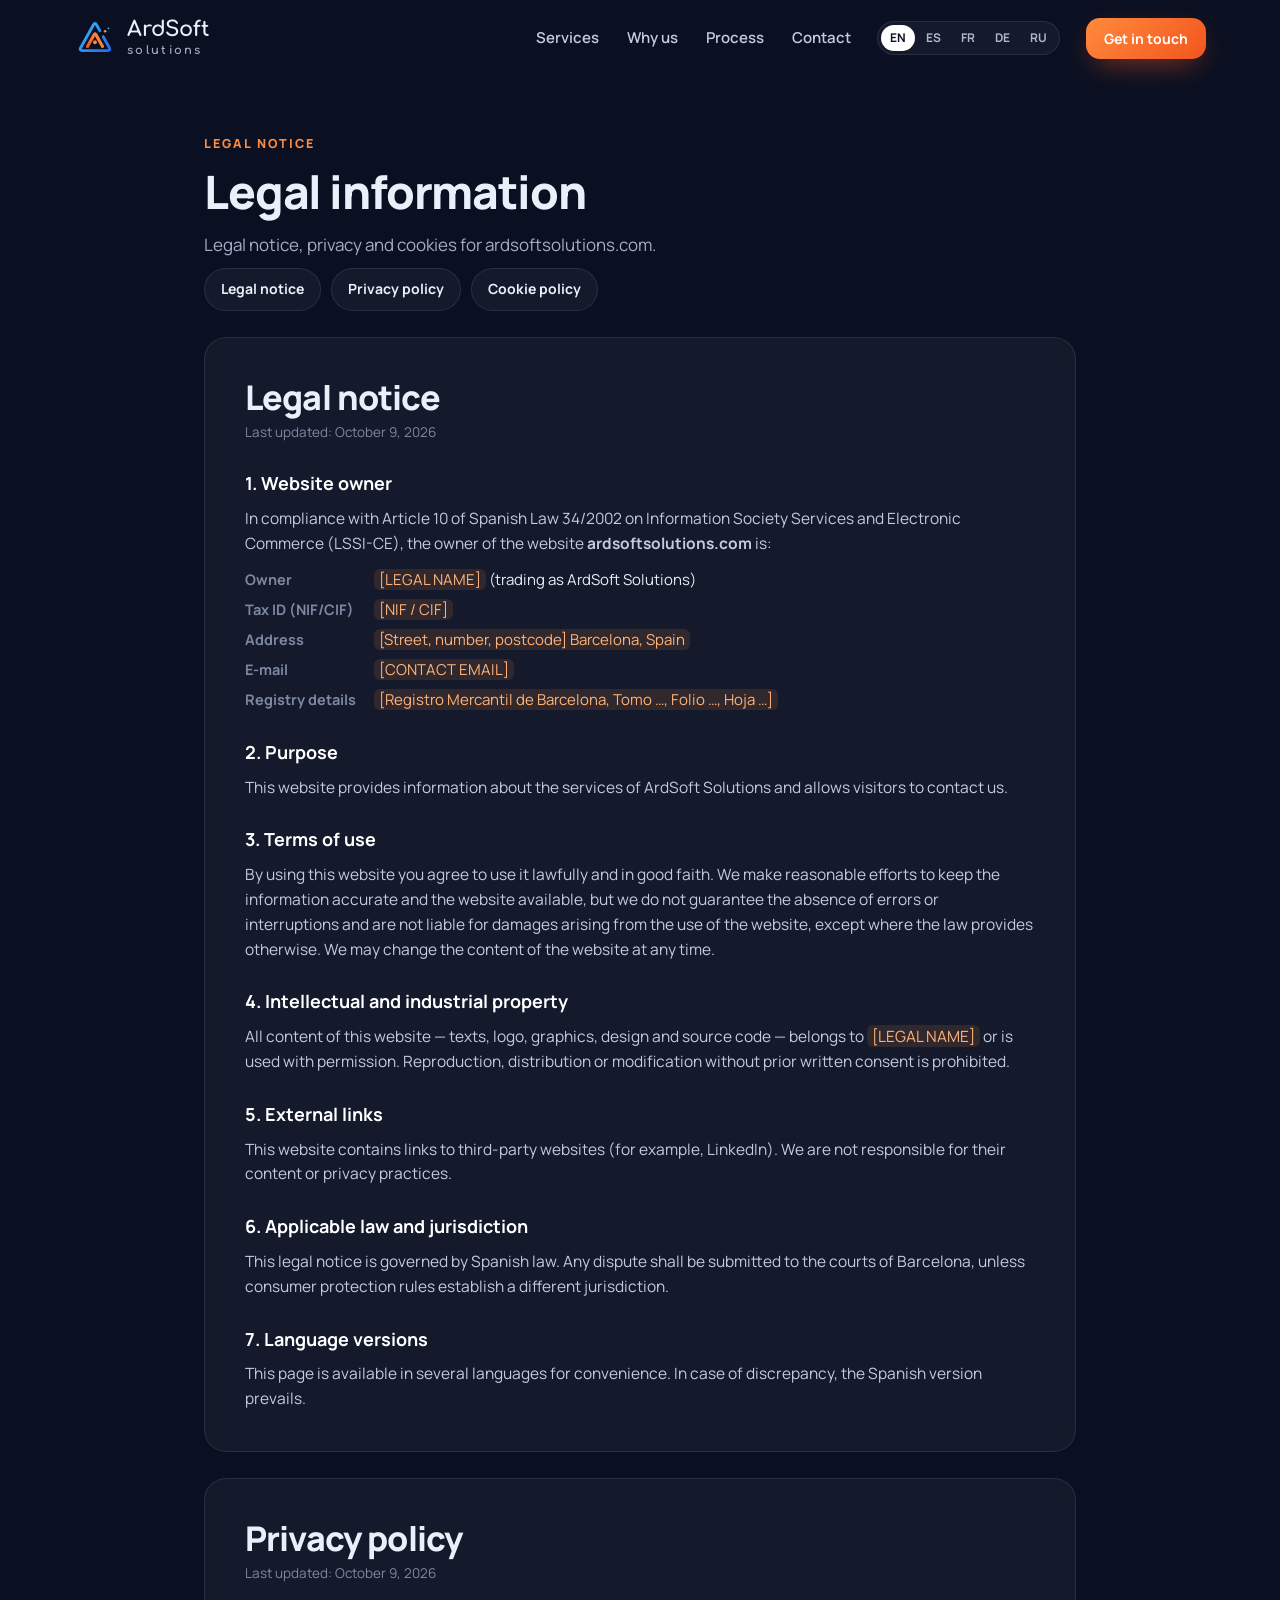
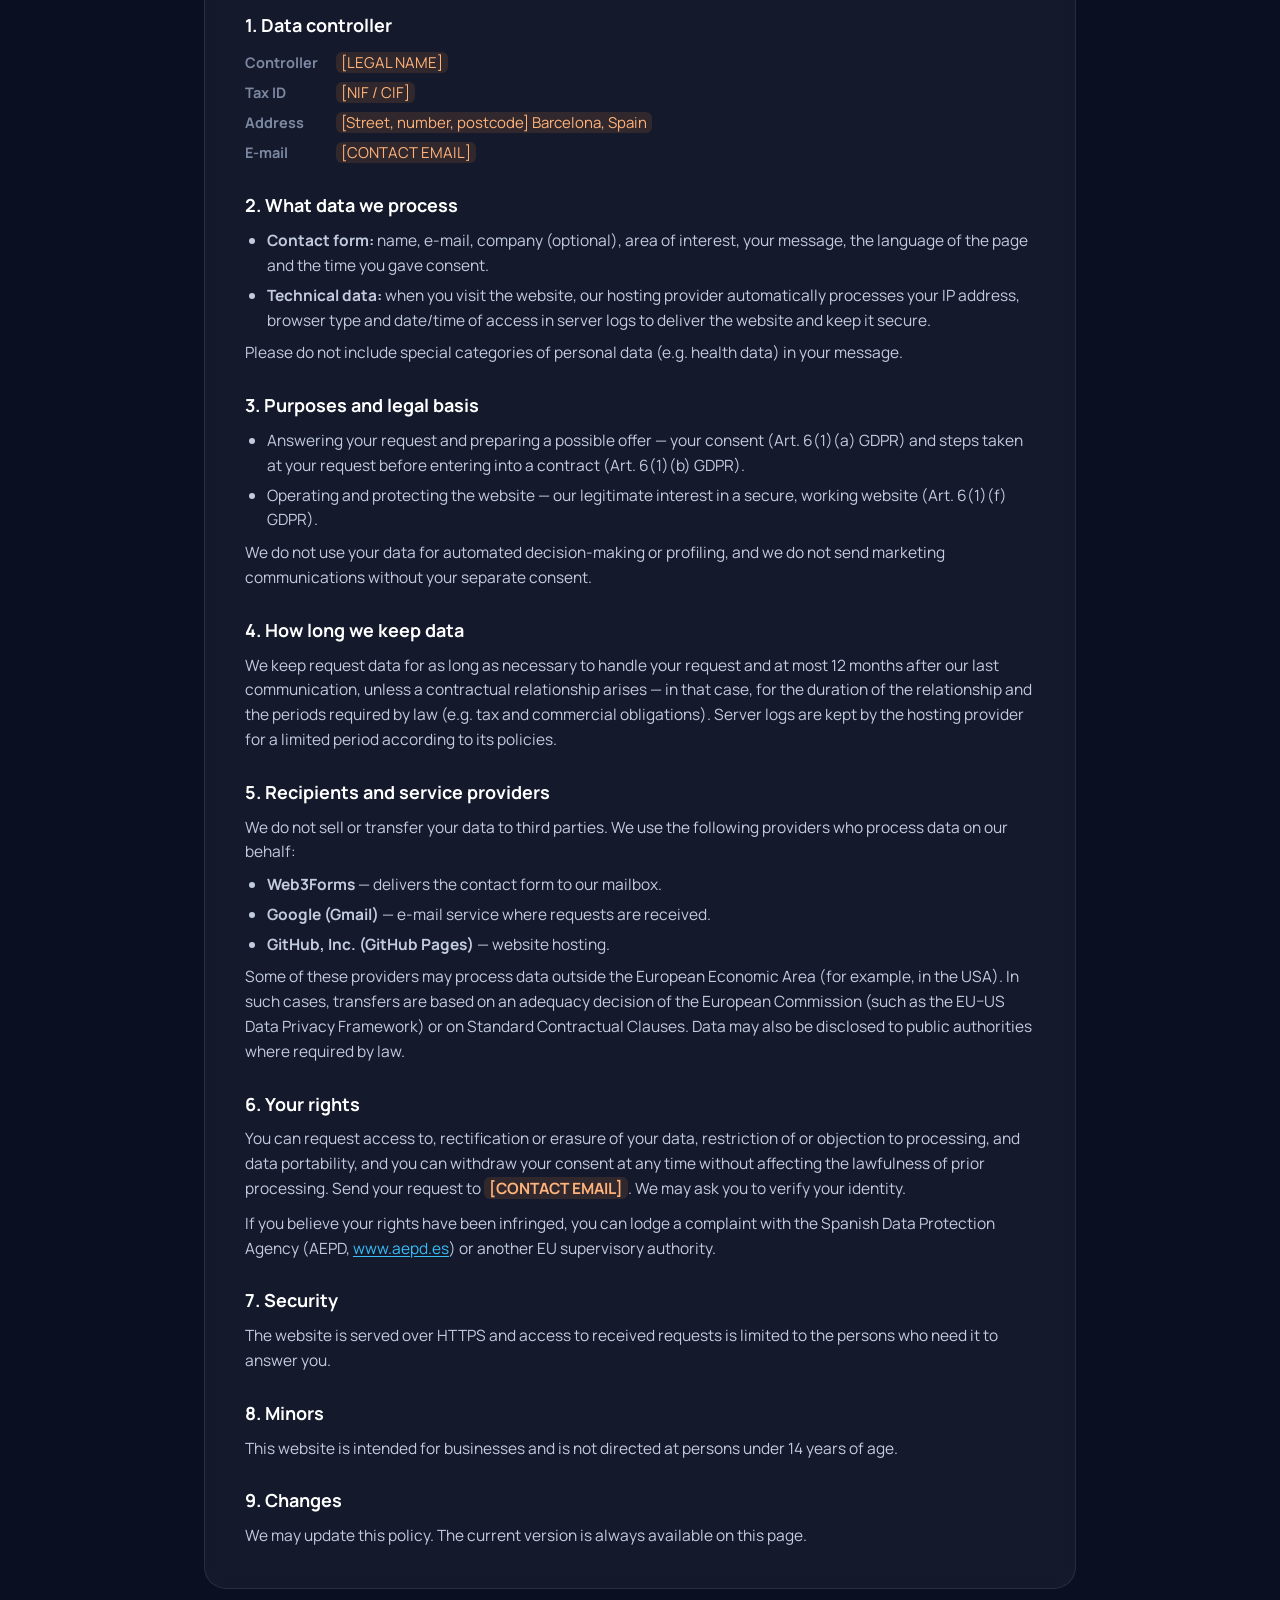
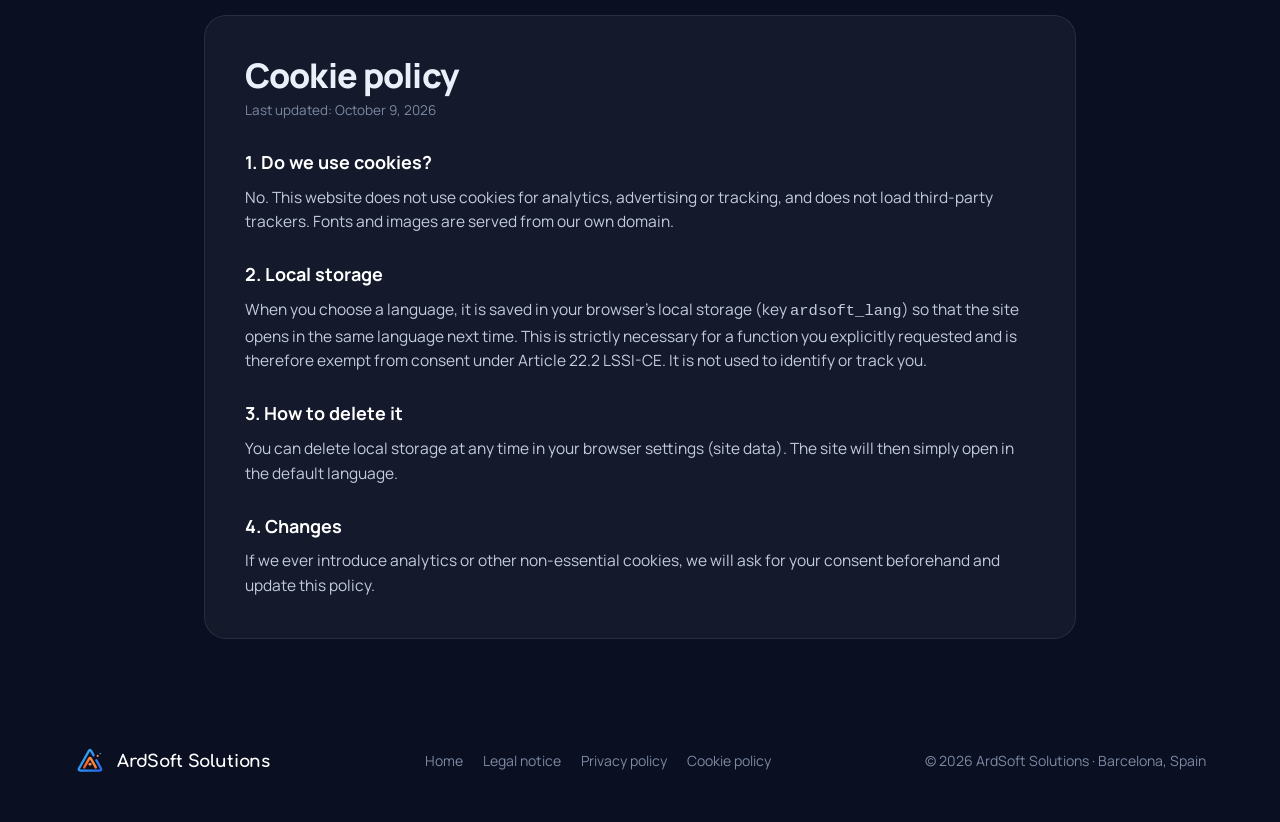
==== legal.html @ 1b7ef81b "Add files via upload" ====
<!doctype html>
<html lang="en">
<head>
<meta charset="utf-8">
<meta name="viewport" content="width=device-width, initial-scale=1">
<title>Legal notice, Privacy & Cookies — ArdSoft Solutions</title>
<meta name="description" content="ArdSoft Solutions (Barcelona): web & SaaS development, AI agents, ERP & CRM consulting and data analytics for companies across Europe.">
<link rel="canonical" href="https://ardsoftsolutions.com/legal.html">
<meta name="theme-color" content="#0A1022">
<meta property="og:type" content="website">
<meta property="og:url" content="https://ardsoftsolutions.com/">
<meta property="og:title" content="ArdSoft Solutions">
<meta property="og:description" content="Software, AI and data solutions that speak your business language. Based in Barcelona, working across Europe.">
<meta property="og:image" content="https://ardsoftsolutions.com/logo-512.png">
<link rel="icon" type="image/svg+xml" href="logo.svg">
<link rel="apple-touch-icon" href="logo-512.png">
<link rel="preload" href="fonts/manrope-latin-wght-normal.woff2" as="font" type="font/woff2" crossorigin>
<link rel="stylesheet" href="style.css">
</head>
<body>
<div class="aurora" aria-hidden="true"><i></i><i></i><i></i><i></i><div class="grid"></div></div>

<svg width="0" height="0" style="position:absolute" aria-hidden="true">
  <defs>
    <linearGradient id="lgB" x1="10" y1="10" x2="90" y2="85" gradientUnits="userSpaceOnUse"><stop offset="0" stop-color="#38BDF8"/><stop offset="1" stop-color="#2563EB"/></linearGradient>
    <linearGradient id="lgO" x1="30" y1="70" x2="75" y2="35" gradientUnits="userSpaceOnUse"><stop offset="0" stop-color="#F2551D"/><stop offset="1" stop-color="#FFA552"/></linearGradient>
    <symbol id="mark" viewBox="0 0 100 100">
      <path d="M69.8 47.4 L84.1 73 Q88 80 80 80 L20 80 Q12 80 15.9 73 L46.1 19 Q50 12 53.9 19 L61.4 32.4" fill="none" stroke="url(#lgB)" stroke-width="7" stroke-linecap="round"/>
      <path d="M32 70 L47.4 42.7 Q50 38 52.6 42.7 L68 70" fill="none" stroke="url(#lgO)" stroke-width="7.5" stroke-linecap="round" stroke-linejoin="round"/>
      <circle cx="50" cy="60" r="4.6" fill="#FF8A3D"/>
      <circle cx="74" cy="34" r="3.2" fill="#FF8A3D"/>
      <circle cx="82" cy="27" r="2.2" fill="#38BDF8"/>
    </symbol>
  </defs>
</svg>

<header>
  <div class="wrap nav">
    <a href="index.html" class="brand" aria-label="ArdSoft Solutions">
      <svg viewBox="0 0 100 100" aria-hidden="true"><use href="#mark"/></svg>
      <span class="wm">ArdSoft<small>solutions</small></span>
    </a>
    <nav class="menu" id="menu">
      <a href="index.html#services" data-i18n="nav_services">Services</a>
      <a href="index.html#why" data-i18n="nav_why">Why us</a>
      <a href="index.html#process" data-i18n="nav_process">Process</a>
      <a href="index.html#contact" data-i18n="nav_contact">Contact</a>
    </nav>
    <div class="langs" id="langs" role="group" aria-label="Language">
      <button data-lang="en">EN</button><button data-lang="es">ES</button><button data-lang="fr">FR</button><button data-lang="de">DE</button><button data-lang="ru">RU</button>
    </div>
    <a href="index.html#contact" class="btn btn-primary" data-i18n="nav_cta">Get in touch</a>
    <button class="burger" id="burger" aria-label="Menu"><svg width="26" height="26" viewBox="0 0 24 24" fill="none" stroke="currentColor" stroke-width="2" stroke-linecap="round"><path d="M4 7h16M4 12h16M4 17h16"/></svg></button>
  </div>
</header>

<main class="legal-page">
  <div class="wrap" style="max-width:920px">
    <div class="sec-head" style="margin-bottom:10px">
      <div class="kicker" data-i18n="ft_legal">Legal notice</div>
      <h2 data-i18n="legal_title">Legal information</h2>
      <p data-i18n="legal_sub"></p>
    </div>
    <nav class="legal-tabs">
      <a href="#legal" data-i18n="ft_legal">Legal notice</a>
      <a href="#privacy" data-i18n="ft_privacy">Privacy policy</a>
      <a href="#cookies" data-i18n="ft_cookies">Cookie policy</a>
    </nav>
    <article id="legal" class="doc glass"></article>
    <article id="privacy" class="doc glass"></article>
    <article id="cookies" class="doc glass"></article>
  </div>
</main>

<footer>
  <div class="wrap">
    <a href="index.html" class="brand"><svg viewBox="0 0 100 100" aria-hidden="true"><use href="#mark"/></svg><span class="wm">ArdSoft Solutions</span></a>
    <nav class="flinks">
      <a href="index.html" data-i18n="ft_home">Home</a>
      <a href="#legal" data-i18n="ft_legal">Legal notice</a>
      <a href="#privacy" data-i18n="ft_privacy">Privacy policy</a>
      <a href="#cookies" data-i18n="ft_cookies">Cookie policy</a>
    </nav>
    <span>© <span id="year">2026</span> ArdSoft Solutions · <span data-i18n="ft_rights">Barcelona, Spain</span></span>
  </div>
</footer>

<script src="i18n.js"></script>
<script src="legal.js"></script>
<script src="app.js"></script>
<script>
(function(){
  const esc = s => String(s).replace(/[&<>"]/g, c => ({"&":"&amp;","<":"&lt;",">":"&gt;",'"':"&quot;"}[c]));
  function render(lang){
    const L = LEGAL[lang] || LEGAL.en;
    const date = new Date(COMPANY.updated + "T12:00:00").toLocaleDateString(lang, {year:"numeric", month:"long", day:"numeric"});
    const val = k => {
      const v = k === "updated" ? date : COMPANY[k];
      if (v === undefined) return "{" + k + "}";
      return v.startsWith("[") ? '<span class="ph">' + esc(v) + "</span>" : esc(v);
    };
    const fillHtml = s => s.replace("{UPD}", L.upd).replace(/\{(\w+)\}/g, (m, k) => val(k));
    ["legal","privacy","cookies"].forEach(id => { document.getElementById(id).innerHTML = fillHtml(L[id]); });
  }
  ArdSoft.onLang(render);
  if (location.hash) { const el = document.querySelector(location.hash); if (el) setTimeout(() => el.scrollIntoView(), 50); }
})();
</script>
</body>
</html>
---- style.css ----
/* ArdSoft Solutions — shared styles */
@font-face{font-family:"Manrope";font-style:normal;font-display:swap;font-weight:200 800;src:url(fonts/manrope-latin-wght-normal.woff2) format("woff2");unicode-range:U+0000-00FF,U+0131,U+0152-0153,U+02BB-02BC,U+02C6,U+02DA,U+02DC,U+0304,U+0308,U+0329,U+2000-206F,U+20AC,U+2122,U+2191,U+2193,U+2212,U+2215,U+FEFF,U+FFFD}
@font-face{font-family:"Manrope";font-style:normal;font-display:swap;font-weight:200 800;src:url(fonts/manrope-latin-ext-wght-normal.woff2) format("woff2");unicode-range:U+0100-02BA,U+02BD-02C5,U+02C7-02CC,U+02CE-02D7,U+02DD-02FF,U+0304,U+0308,U+0329,U+1D00-1DBF,U+1E00-1E9F,U+1EF2-1EFF,U+2020,U+20A0-20AB,U+20AD-20C0,U+2113,U+2C60-2C7F,U+A720-A7FF}
@font-face{font-family:"Manrope";font-style:normal;font-display:swap;font-weight:200 800;src:url(fonts/manrope-cyrillic-wght-normal.woff2) format("woff2");unicode-range:U+0301,U+0400-045F,U+0490-0491,U+04B0-04B1,U+2116}
@font-face{font-family:"Comfortaa";font-style:normal;font-display:swap;font-weight:700;src:url(fonts/comfortaa-latin-700-normal.woff2) format("woff2");unicode-range:U+0000-00FF,U+0131,U+0152-0153,U+02BB-02BC,U+02C6,U+02DA,U+02DC,U+0304,U+0308,U+0329,U+2000-206F,U+20AC,U+2122,U+2191,U+2193,U+2212,U+2215,U+FEFF,U+FFFD}
@font-face{font-family:"Comfortaa";font-style:normal;font-display:swap;font-weight:700;src:url(fonts/comfortaa-latin-ext-700-normal.woff2) format("woff2");unicode-range:U+0100-02BA,U+02BD-02C5,U+02C7-02CC,U+02CE-02D7,U+02DD-02FF,U+1E00-1E9F,U+20A0-20AB,U+20AD-20C0,U+2C60-2C7F,U+A720-A7FF}
@font-face{font-family:"Comfortaa";font-style:normal;font-display:swap;font-weight:700;src:url(fonts/comfortaa-cyrillic-700-normal.woff2) format("woff2");unicode-range:U+0301,U+0400-045F,U+0490-0491,U+04B0-04B1,U+2116}

:root{
  --bg:#0A1022; --text:#EAF0FA; --muted:#A3AEC6; --dim:#7D89A3;
  --glass:rgba(255,255,255,.045); --glass-2:rgba(255,255,255,.07); --stroke:rgba(255,255,255,.09);
  --blue:#2563EB; --sky:#38BDF8; --orange:#F2551D; --orange-2:#FF8A3D; --violet:#7C5CFF;
  --radius:22px; --max:1180px;
}
*{box-sizing:border-box;margin:0;padding:0}
html{scroll-behavior:smooth;background:var(--bg)}
body{font-family:"Manrope",system-ui,-apple-system,"Segoe UI",Roboto,sans-serif;color:var(--text);background:var(--bg);line-height:1.6;-webkit-font-smoothing:antialiased;overflow-x:hidden}
a{color:inherit;text-decoration:none}
svg{display:block}
.wrap{max-width:var(--max);margin:0 auto;padding:0 24px}
.grad-text{background:linear-gradient(100deg,var(--sky) 0%,#6E8BFF 45%,var(--orange-2) 100%);-webkit-background-clip:text;background-clip:text;color:transparent}

/* ---------- Continuous ambient background (no section seams) ---------- */
.aurora{position:fixed;inset:0;z-index:-1;overflow:hidden;pointer-events:none;background:radial-gradient(120% 90% at 50% 0%,#0E1730 0%,var(--bg) 60%)}
.aurora i{position:absolute;border-radius:50%;filter:blur(90px);opacity:.55;will-change:transform}
.aurora i:nth-child(1){width:46vw;height:46vw;left:-10vw;top:-12vw;background:#1D4ED8;animation:drift1 26s ease-in-out infinite}
.aurora i:nth-child(2){width:38vw;height:38vw;right:-8vw;top:18vh;background:#0EA5E9;opacity:.32;animation:drift2 32s ease-in-out infinite}
.aurora i:nth-child(3){width:34vw;height:34vw;left:30vw;bottom:-14vw;background:#F2551D;opacity:.22;animation:drift3 30s ease-in-out infinite}
.aurora i:nth-child(4){width:28vw;height:28vw;left:-6vw;bottom:10vh;background:#7C5CFF;opacity:.22;animation:drift2 36s ease-in-out infinite reverse}
.aurora .grid{position:absolute;inset:0;background-image:linear-gradient(rgba(255,255,255,.035) 1px,transparent 1px),linear-gradient(90deg,rgba(255,255,255,.035) 1px,transparent 1px);background-size:64px 64px;mask-image:radial-gradient(ellipse 70% 60% at 60% 20%,#000 10%,transparent 75%);-webkit-mask-image:radial-gradient(ellipse 70% 60% at 60% 20%,#000 10%,transparent 75%)}
@keyframes drift1{50%{transform:translate(12vw,10vh) scale(1.1)}}
@keyframes drift2{50%{transform:translate(-10vw,14vh) scale(.92)}}
@keyframes drift3{50%{transform:translate(-14vw,-10vh) scale(1.08)}}

/* ---------- Header ---------- */
header{position:fixed;inset:0 0 auto 0;z-index:50;transition:background .3s,backdrop-filter .3s}
header.scrolled,header.menu-open{background:rgba(10,16,34,.72);backdrop-filter:blur(14px);-webkit-backdrop-filter:blur(14px)}
.nav{display:flex;align-items:center;gap:26px;height:76px}
.brand{display:flex;align-items:center;gap:11px;font-family:"Comfortaa","Manrope",sans-serif;font-weight:700;font-size:21px;letter-spacing:-.01em;line-height:1}
.brand svg{width:42px;height:42px;transition:transform .5s cubic-bezier(.3,1.6,.5,1)}
.brand:hover svg{transform:rotate(-8deg) scale(1.08)}
.brand .wm small{display:block;font-size:11.5px;letter-spacing:.2em;color:var(--muted);margin-top:5px;text-transform:lowercase}
.menu{display:flex;gap:28px;margin-left:auto;font-weight:600;font-size:15px;color:#C3CCDF}
.menu a{position:relative;padding:4px 0}
.menu a:after{content:"";position:absolute;left:0;right:0;bottom:-2px;height:2px;border-radius:2px;background:linear-gradient(90deg,var(--sky),var(--orange-2));transform:scaleX(0);transition:transform .3s}
.menu a:hover{color:#fff}.menu a:hover:after{transform:scaleX(1)}
.langs{display:flex;gap:2px;background:var(--glass);border:1px solid var(--stroke);border-radius:999px;padding:3px}
.langs button{border:0;background:none;color:#AEB8CC;font:700 12px/1 "Manrope",sans-serif;padding:7px 9px;border-radius:999px;cursor:pointer;transition:background .2s,color .2s}
.langs button:hover{color:#fff}
.langs button.active{background:#fff;color:#0A1022}
.burger{display:none;background:none;border:0;color:#fff;cursor:pointer;padding:6px}

/* ---------- Buttons ---------- */
.btn{position:relative;overflow:hidden;display:inline-flex;align-items:center;justify-content:center;gap:8px;font:700 15px "Manrope",sans-serif;padding:14px 24px;border-radius:14px;border:0;cursor:pointer;transition:transform .2s,box-shadow .25s,background .2s;color:#fff}
.btn-primary{background:linear-gradient(135deg,var(--orange-2),var(--orange));box-shadow:0 10px 30px -10px rgba(242,85,29,.7)}
.btn-primary:hover{transform:translateY(-2px);box-shadow:0 16px 36px -10px rgba(242,85,29,.85)}
.btn-primary:after{content:"";position:absolute;top:0;left:-60%;width:40%;height:100%;background:linear-gradient(100deg,transparent,rgba(255,255,255,.45),transparent);transform:skewX(-20deg);transition:left .6s}
.btn-primary:hover:after{left:120%}
.btn-ghost{background:var(--glass);border:1px solid var(--stroke)}
.btn-ghost:hover{background:var(--glass-2);transform:translateY(-2px)}
.btn:disabled{opacity:.7;cursor:wait}
.nav .btn{padding:11px 18px;font-size:14px}

/* ---------- Hero ---------- */
.hero{position:relative;padding:150px 0 70px;overflow:hidden}
.hero-inner{display:grid;grid-template-columns:1fr 1fr;gap:40px;align-items:center}
.hero-inner>div:first-child{position:relative;z-index:2;max-width:560px}
.eyebrow{display:inline-flex;align-items:center;gap:9px;font-size:13px;font-weight:700;letter-spacing:.05em;color:#C9D2E3;background:var(--glass);border:1px solid var(--stroke);padding:7px 14px;border-radius:999px}
.eyebrow i{width:8px;height:8px;border-radius:50%;background:var(--orange-2);box-shadow:0 0 0 0 rgba(255,138,61,.6);animation:ping 2.2s infinite}
@keyframes ping{70%{box-shadow:0 0 0 10px rgba(255,138,61,0)}100%{box-shadow:0 0 0 0 rgba(255,138,61,0)}}
.hero h1{font-size:clamp(36px,5vw,62px);line-height:1.07;letter-spacing:-.03em;font-weight:800;margin:22px 0 20px}
.hero p.lead{font-size:clamp(16px,1.5vw,19px);color:var(--muted);max-width:590px}
.hero-cta{display:flex;flex-wrap:wrap;gap:12px;margin-top:34px}

/* Orbit system */
.orbits{--s:min(490px,40vw);position:relative;width:var(--s);height:var(--s);justify-self:end;margin-right:56px}
.orbit{position:absolute;left:50%;top:50%;border-radius:50%;transform:translate(-50%,-50%)}
.orbit .track{position:absolute;inset:0;border-radius:50%;border:1px solid rgba(255,255,255,.09)}
.orbit .spin{position:absolute;inset:0;border-radius:50%;animation:spin var(--dur) linear infinite;animation-direction:var(--dir,normal)}
.orbit .spin:before{content:"";position:absolute;inset:-1px;border-radius:50%;padding:2px;background:conic-gradient(from 0deg,transparent 0 55%,var(--arc) 100%);-webkit-mask:linear-gradient(#000 0 0) content-box,linear-gradient(#000 0 0);-webkit-mask-composite:xor;mask:linear-gradient(#000 0 0) content-box exclude,linear-gradient(#000 0 0)}
.o1{width:100%;height:100%;--dur:46s;--arc:rgba(56,189,248,.85)}
.o2{width:70%;height:70%;--dur:34s;--dir:reverse;--arc:rgba(255,138,61,.9)}
.o3{width:40%;height:40%;--dur:22s;--arc:rgba(124,92,255,.9)}
.sat{position:absolute;left:50%;top:50%;width:0;height:0;transform:rotate(var(--a)) translateX(calc(var(--s) * var(--k))) rotate(calc(var(--a) * -1))}
.sat .upright{position:absolute;left:0;top:0;width:0;height:0;animation:spin var(--dur) linear infinite;animation-direction:var(--rev,reverse)}
.sat .upright>*{position:absolute;left:0;top:0;translate:-50% -50%}
.o2 .sat .upright{--rev:normal}
.orbits:hover .spin,.orbits:hover .upright{animation-play-state:paused}
.chip{display:flex;align-items:center;gap:10px;white-space:nowrap;font-weight:800;font-size:15.5px;padding:11px 18px 11px 11px;border-radius:999px;background:rgba(14,22,44,.78);border:1px solid rgba(255,255,255,.16);backdrop-filter:blur(10px);-webkit-backdrop-filter:blur(10px);box-shadow:0 10px 40px -12px var(--glow),inset 0 1px 0 rgba(255,255,255,.08);transition:transform .35s cubic-bezier(.3,1.6,.5,1),box-shadow .3s,border-color .3s;cursor:default}
.chip:hover{transform:scale(1.14);border-color:var(--glow);box-shadow:0 14px 50px -8px var(--glow)}
.chip .dot{width:34px;height:34px;border-radius:50%;display:grid;place-items:center;background:var(--chipbg)}
.chip .dot svg{width:18px;height:18px}
.c-blue{--glow:rgba(56,189,248,.75);--chipbg:linear-gradient(135deg,#38BDF8,#2563EB)}
.c-orange{--glow:rgba(255,138,61,.75);--chipbg:linear-gradient(135deg,#FFA552,#F2551D)}
.c-violet{--glow:rgba(124,92,255,.75);--chipbg:linear-gradient(135deg,#A78BFA,#6D4AFF)}
.c-teal{--glow:rgba(45,212,191,.7);--chipbg:linear-gradient(135deg,#5EEAD4,#0EA5A4)}
.planet{width:10px;height:10px;border-radius:50%;background:var(--c);box-shadow:0 0 14px 3px var(--c)}
.core{position:absolute;left:50%;top:50%;width:24%;height:24%;transform:translate(-50%,-50%);border-radius:50%;display:grid;place-items:center;background:radial-gradient(circle,rgba(37,99,235,.35),rgba(10,16,34,0) 70%)}
.core svg{width:72%;height:72%;filter:drop-shadow(0 8px 30px rgba(37,99,235,.6));animation:breathe 5s ease-in-out infinite}
@keyframes spin{from{transform:rotate(0deg)}to{transform:rotate(360deg)}}
@keyframes breathe{50%{transform:scale(1.06)}}

/* Stats */
.stats{display:grid;grid-template-columns:repeat(4,1fr);gap:16px;margin-top:56px}
.stat{padding:22px 24px}
.stat strong{display:block;font-size:36px;font-weight:800;letter-spacing:-.02em;background:linear-gradient(120deg,#fff,#B9C6E4);-webkit-background-clip:text;background-clip:text;color:transparent}
.stat span{color:var(--muted);font-size:14px;font-weight:600}

/* ---------- Generic sections ---------- */
section{padding:90px 0}
.sec-head{max-width:700px;margin-bottom:48px}
.kicker{display:inline-block;font-size:12.5px;font-weight:800;letter-spacing:.16em;text-transform:uppercase;color:var(--orange-2)}
h2{font-size:clamp(30px,3.6vw,46px);line-height:1.12;letter-spacing:-.025em;font-weight:800;margin:10px 0 14px}
.sec-head p{color:var(--muted);font-size:17px}

/* Glass card with cursor spotlight + tilt */
.glass{position:relative;background:var(--glass);border:1px solid var(--stroke);border-radius:var(--radius);backdrop-filter:blur(8px);-webkit-backdrop-filter:blur(8px);overflow:hidden;isolation:isolate}
.fx{transition:transform .25s ease,border-color .3s,box-shadow .3s;transform-style:preserve-3d;will-change:transform}
.fx:before{content:"";position:absolute;inset:0;z-index:-1;opacity:0;transition:opacity .35s;background:radial-gradient(420px circle at var(--mx,50%) var(--my,50%),rgba(56,189,248,.16),transparent 45%)}
.fx:after{content:"";position:absolute;inset:0;border-radius:inherit;padding:1px;opacity:0;transition:opacity .35s;background:radial-gradient(300px circle at var(--mx,50%) var(--my,50%),rgba(255,138,61,.9),rgba(56,189,248,.5) 40%,transparent 70%);-webkit-mask:linear-gradient(#000 0 0) content-box,linear-gradient(#000 0 0);-webkit-mask-composite:xor;mask:linear-gradient(#000 0 0) content-box exclude,linear-gradient(#000 0 0);pointer-events:none}
.fx:hover{border-color:rgba(255,255,255,.14);box-shadow:0 30px 60px -30px rgba(0,0,0,.7)}
.fx:hover:before,.fx:hover:after{opacity:1}

.services{display:grid;grid-template-columns:repeat(2,1fr);gap:22px}
.card{padding:34px}
.card .ico{width:56px;height:56px;border-radius:16px;display:grid;place-items:center;margin-bottom:22px;background:var(--chipbg);box-shadow:0 12px 30px -10px var(--glow);transition:transform .5s cubic-bezier(.3,1.6,.5,1)}
.card:hover .ico{transform:translateZ(30px) rotate(-8deg) scale(1.08)}
.card .ico svg{width:26px;height:26px}
.card h3{font-size:22px;letter-spacing:-.01em;margin-bottom:8px}
.card p{color:var(--muted)}
.tags{display:flex;flex-wrap:wrap;gap:8px;margin-top:20px}
.tags span{font-size:12.5px;font-weight:700;color:#C8D1E4;background:rgba(255,255,255,.05);border:1px solid var(--stroke);padding:5px 12px;border-radius:999px;transition:background .2s,border-color .2s}
.card:hover .tags span{border-color:rgba(255,255,255,.16)}

.why-grid{display:grid;grid-template-columns:1fr 1fr;gap:48px;align-items:start}
.points{display:grid;gap:14px}
.point{display:flex;gap:16px;padding:20px 22px}
.point .num{flex:none;width:42px;height:42px;border-radius:13px;display:grid;place-items:center;font-weight:800;font-size:14px;background:linear-gradient(135deg,rgba(56,189,248,.2),rgba(255,138,61,.2));border:1px solid var(--stroke);transition:transform .4s cubic-bezier(.3,1.6,.5,1)}
.point:hover .num{transform:scale(1.12) rotate(-6deg)}
.point h3{font-size:18px;margin-bottom:4px}
.point p{color:var(--muted);font-size:15.5px}
.panel{padding:34px;position:sticky;top:100px}
.panel h4{font-size:12.5px;font-weight:800;letter-spacing:.14em;text-transform:uppercase;color:var(--dim);margin-bottom:14px}
.panel .list{display:flex;flex-wrap:wrap;gap:10px;margin-bottom:30px}
.panel .list span{font-weight:700;font-size:14.5px;padding:9px 15px;border-radius:12px;background:rgba(255,255,255,.05);border:1px solid var(--stroke);transition:transform .25s,background .25s,border-color .25s}
.panel .list span:hover{transform:translateY(-3px);background:rgba(255,255,255,.09);border-color:rgba(255,255,255,.2)}
.panel .list.countries span:before{content:"";display:inline-block;width:7px;height:7px;border-radius:50%;background:var(--orange-2);margin-right:9px;vertical-align:middle;box-shadow:0 0 8px var(--orange-2)}
.quote{margin-top:6px;color:#C9D2E3;font-size:17px;font-style:italic;line-height:1.55}

.steps{display:grid;grid-template-columns:repeat(4,1fr);gap:20px;counter-reset:s;position:relative}
.step{padding:28px}
.step .n{font-size:13px;font-weight:800;color:var(--orange-2);letter-spacing:.1em}
.step .bar{height:3px;border-radius:3px;margin:14px 0 2px;background:linear-gradient(90deg,var(--sky),var(--orange-2));transform-origin:left;transform:scaleX(.25);transition:transform .6s cubic-bezier(.2,.8,.2,1)}
.step:hover .bar{transform:scaleX(1)}
.step h3{font-size:19px;margin:12px 0 6px}
.step p{color:var(--muted);font-size:15px}

/* Contact */
.contact-grid{display:grid;grid-template-columns:.85fr 1.15fr;gap:48px;align-items:start}
.info{display:grid;gap:12px}
.info .item{display:flex;align-items:center;gap:14px;padding:16px 18px;font-weight:700}
.info svg{width:22px;height:22px;flex:none;color:var(--sky)}
.info small{display:block;color:var(--dim);font-weight:600;font-size:12.5px}
form{padding:34px}
.row{display:grid;grid-template-columns:1fr 1fr;gap:16px}
label{display:block;font-size:13.5px;font-weight:700;margin-bottom:7px;color:#C9D2E3}
.field{margin-bottom:16px}
input,select,textarea{width:100%;font:500 15px "Manrope",sans-serif;color:var(--text);padding:13px 15px;border:1px solid rgba(255,255,255,.12);border-radius:13px;background:rgba(5,10,24,.45);transition:border-color .2s,box-shadow .2s,background .2s}
input::placeholder,textarea::placeholder{color:#5E6A84}
select option{background:#101831;color:#fff}
textarea{min-height:120px;resize:vertical}
input:hover,select:hover,textarea:hover{border-color:rgba(255,255,255,.22)}
input:focus,select:focus,textarea:focus{outline:none;border-color:var(--sky);box-shadow:0 0 0 4px rgba(56,189,248,.15);background:rgba(5,10,24,.65)}
.consent{display:flex;gap:10px;align-items:flex-start;font-size:13.5px;color:var(--muted);margin:4px 0 18px;font-weight:500;cursor:pointer}
.consent input{width:18px;height:18px;margin-top:2px;flex:none;accent-color:var(--orange)}
.consent a,.legal-info a{color:var(--sky);text-decoration:underline;text-underline-offset:2px}
form .btn{width:100%}
.status{margin-top:14px;font-weight:700;font-size:14.5px;text-align:center;min-height:22px}
.status.ok{color:#34D399}.status.err{color:#F87171}
.legal-info{margin-top:18px;font-size:12px;line-height:1.55;color:var(--dim)}
.legal-info b{color:#AEB8CC;font-weight:700}
.hp{position:absolute;left:-9999px;opacity:0}

/* Footer — no colour band, just spacing */
footer{padding:40px 0 46px;color:var(--dim);font-size:14px}
footer .wrap{display:flex;justify-content:space-between;align-items:center;gap:18px;flex-wrap:wrap}
footer .brand{color:#fff;font-size:17px}
footer .brand svg{width:32px;height:32px}
.flinks{display:flex;flex-wrap:wrap;gap:6px 20px}
.flinks a:hover{color:#fff}

/* Legal page */
.legal-page{padding:130px 0 40px}
.legal-tabs{display:flex;flex-wrap:wrap;gap:10px;margin:8px 0 26px}
.legal-tabs a{font-weight:700;font-size:14px;padding:9px 16px;border-radius:999px;background:var(--glass);border:1px solid var(--stroke);transition:background .2s,transform .2s}
.legal-tabs a:hover{background:var(--glass-2);transform:translateY(-2px)}
.doc{padding:40px;margin-bottom:26px;scroll-margin-top:100px}
.doc h2{font-size:clamp(26px,3vw,34px);margin:0 0 6px}
.doc .upd{color:var(--dim);font-size:13.5px;margin-bottom:22px}
.doc h3{font-size:18px;margin:26px 0 8px;color:#fff}
.doc p,.doc li{color:#C3CCDF;font-size:15.5px}
.doc p+p{margin-top:10px}
.doc ul{padding-left:22px;margin:8px 0}
.doc li{margin:5px 0}
.doc a{color:var(--sky);text-decoration:underline;text-underline-offset:2px}
.doc dl{display:grid;grid-template-columns:max-content 1fr;gap:6px 18px;margin:12px 0}
.doc dt{color:var(--dim);font-weight:700;font-size:14.5px}
.doc dd{color:#E6ECF7;font-size:15px}
.ph{color:#FFB37A;background:rgba(255,138,61,.12);border-radius:6px;padding:0 5px}

/* Reveal */
.reveal{opacity:0;transform:translateY(24px);transition:opacity .7s ease,transform .7s cubic-bezier(.2,.8,.2,1)}
.reveal.in{opacity:1;transform:none}

@media (prefers-reduced-motion:reduce){
  *,*:before,*:after{animation:none!important;transition:none!important}
  .reveal{opacity:1;transform:none}
  html{scroll-behavior:auto}
}

@media (max-width:1040px){
  .hero-inner,.why-grid,.contact-grid{grid-template-columns:1fr}
  .orbits{--s:min(480px,72vw);margin:40px auto 0;justify-self:center}
  .steps{grid-template-columns:repeat(2,1fr)}
  .stats{grid-template-columns:repeat(2,1fr)}
  .panel{position:relative;top:0}
}
@media (max-width:880px){
  .menu,.nav>.btn{display:none}
  .burger{display:block}
  .nav{gap:10px}
  .langs{margin-left:auto}
  .menu.open{display:flex;position:absolute;top:76px;left:0;right:0;flex-direction:column;gap:0;background:rgba(10,16,34,.94);backdrop-filter:blur(14px);padding:6px 24px 20px}
  .menu.open a{padding:13px 0}
}
@media (max-width:640px){
  .wrap{padding:0 16px}
  section{padding:64px 0}
  .hero{padding:110px 0 40px}
  .services,.steps,.row{grid-template-columns:1fr}
  .card,form,.panel,.doc{padding:24px}
  .brand .wm small{display:none}
  .brand{font-size:18px}
  .brand svg{width:36px;height:36px}
  .langs button{padding:6px 6px;font-size:11px}
  .orbits{--s:min(400px,70vw)}
  .chip{font-size:12px;padding:7px 12px 7px 7px;gap:7px}
  .chip .dot{width:24px;height:24px}
  .chip .dot svg{width:13px;height:13px}
  .stats{gap:10px}
  .stat{padding:16px 18px}
  .stat strong{font-size:28px}
  .doc dl{grid-template-columns:1fr}
}
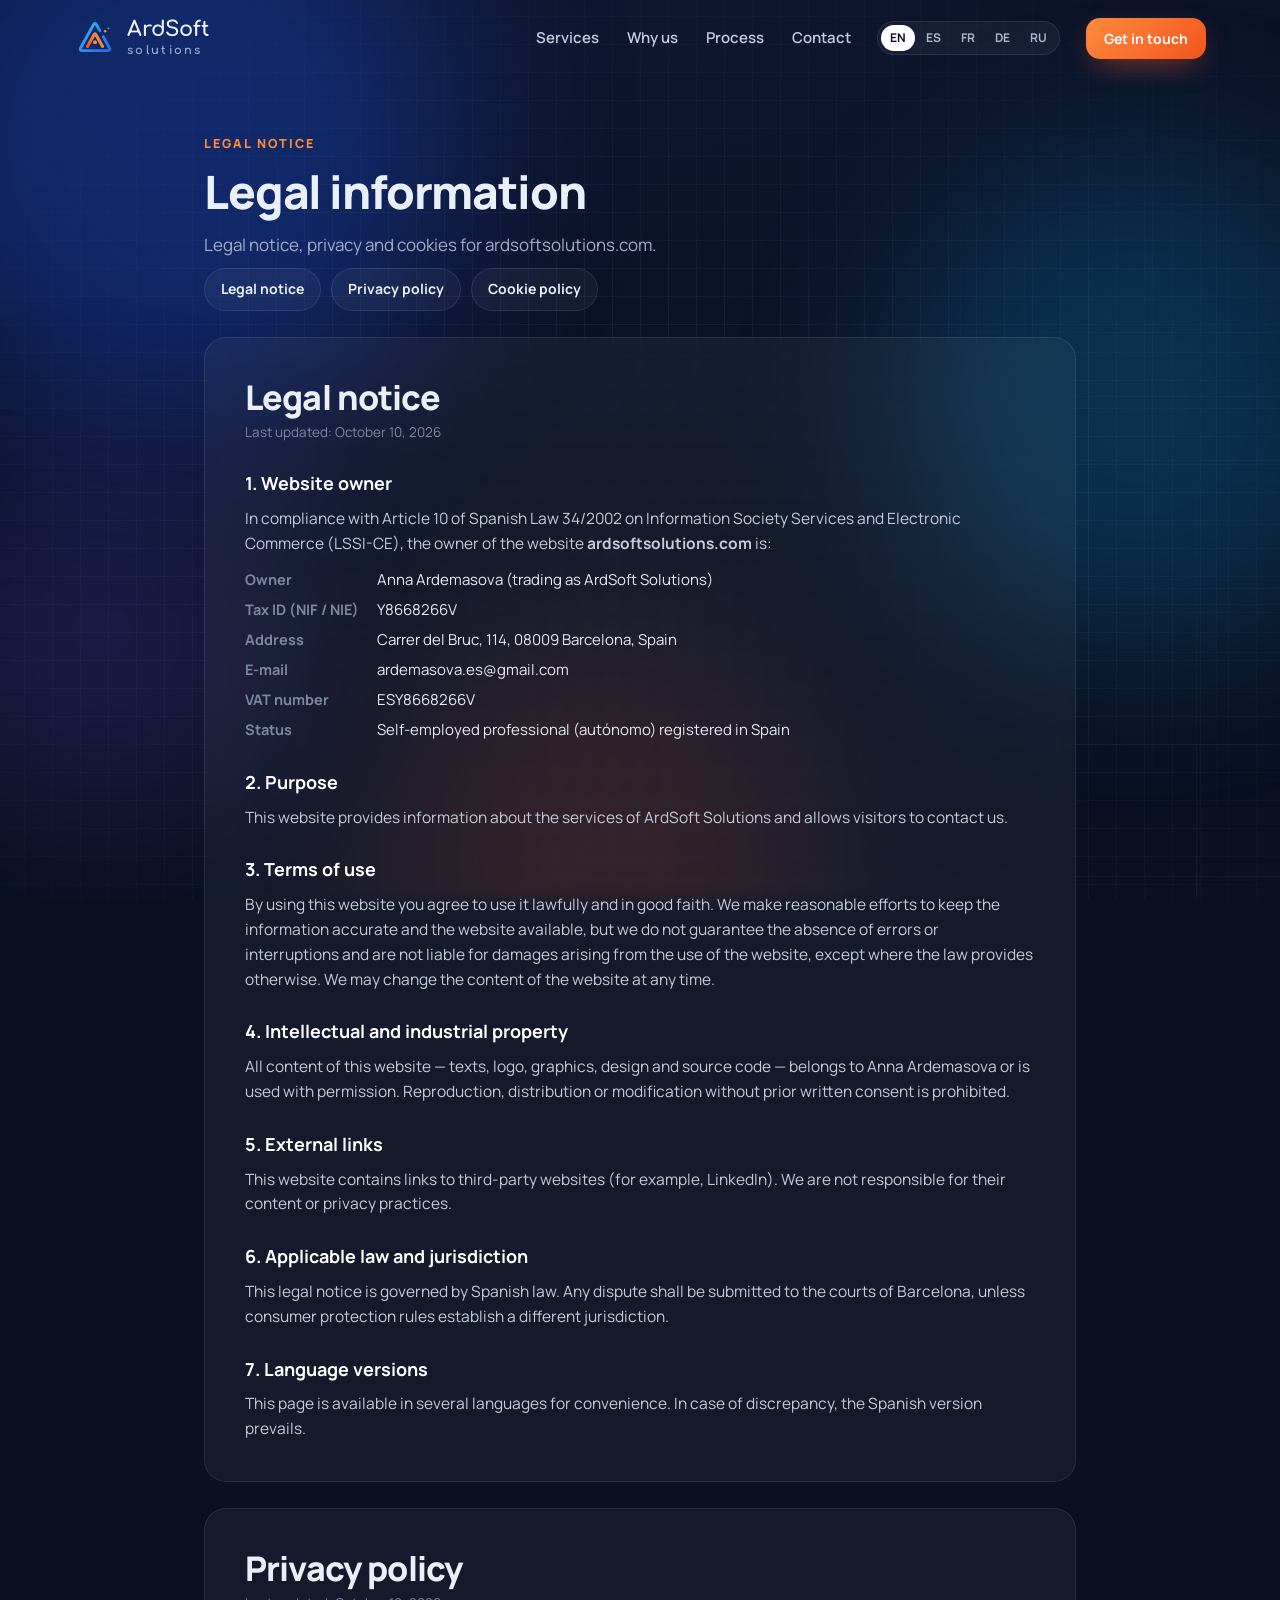
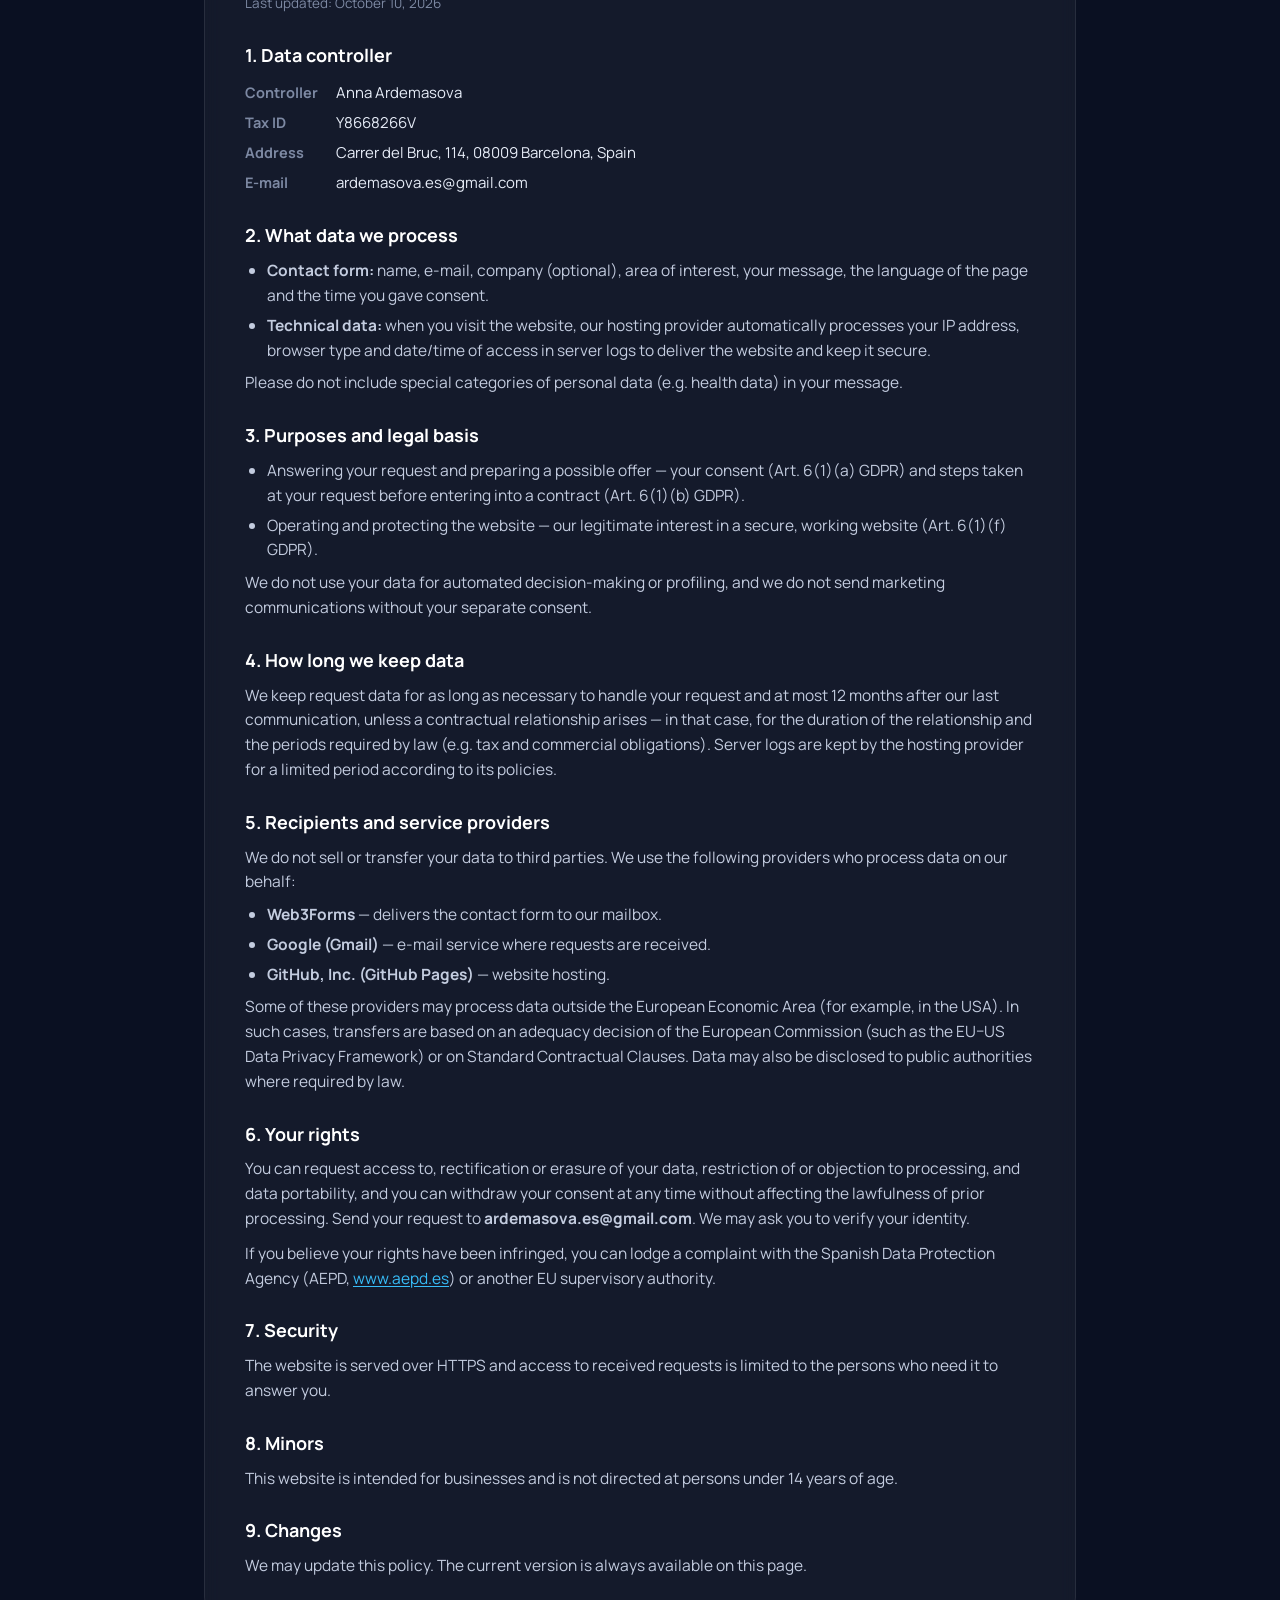
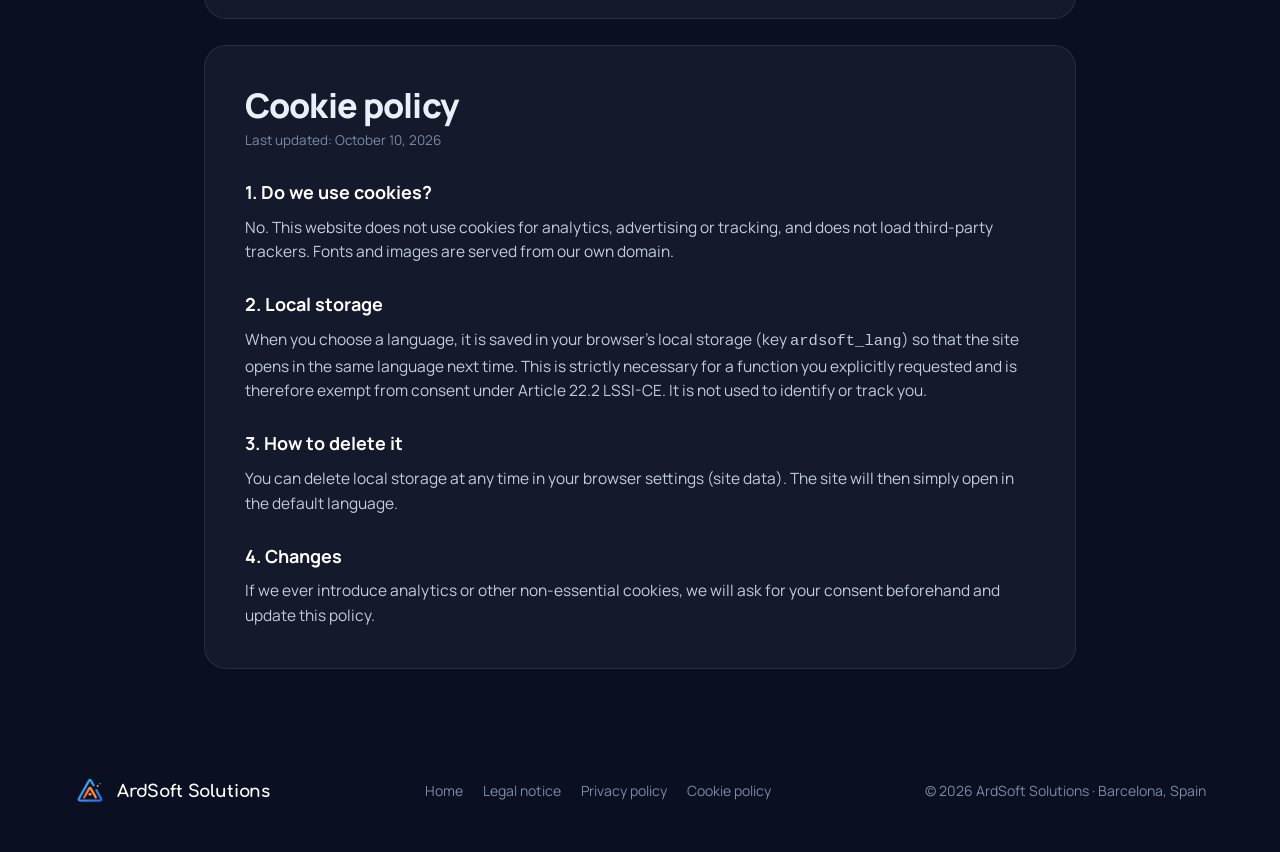
==== commit 78252ddb: "Add files via upload" ====
--- a/legal.html
+++ b/legal.html
@@ -15,10 +15,10 @@
 <link rel="icon" type="image/svg+xml" href="logo.svg">
 <link rel="apple-touch-icon" href="logo-512.png">
 <link rel="preload" href="fonts/manrope-latin-wght-normal.woff2" as="font" type="font/woff2" crossorigin>
-<link rel="stylesheet" href="style.css">
+<link rel="stylesheet" href="style.css?v=3">
 </head>
 <body>
-<div class="aurora" aria-hidden="true"><i></i><i></i><i></i><i></i><div class="grid"></div></div>
+<div class="aurora" aria-hidden="true"><i></i><i></i><i></i><i></i><div class="net n1"></div><div class="net n2"></div><div class="net n3"></div></div>
 
 <svg width="0" height="0" style="position:absolute" aria-hidden="true">
   <defs>
@@ -85,9 +85,9 @@
   </div>
 </footer>
 
-<script src="i18n.js"></script>
-<script src="legal.js"></script>
-<script src="app.js"></script>
+<script src="i18n.js?v=3"></script>
+<script src="legal.js?v=3"></script>
+<script src="app.js?v=3"></script>
 <script>
 (function(){
   const esc = s => String(s).replace(/[&<>"]/g, c => ({"&":"&amp;","<":"&lt;",">":"&gt;",'"':"&quot;"}[c]));
@@ -99,7 +99,7 @@
       if (v === undefined) return "{" + k + "}";
       return v.startsWith("[") ? '<span class="ph">' + esc(v) + "</span>" : esc(v);
     };
-    const fillHtml = s => s.replace("{UPD}", L.upd).replace(/\{(\w+)\}/g, (m, k) => val(k));
+    const fillHtml = s => s.replace("{UPD}", L.upd).replace(/<dt>[^<]*<\/dt><dd>[^<]*\{(\w+)\}[^<]*<\/dd>/g, (m, k) => (k in COMPANY || k === "updated") ? m : "").replace(/\{(\w+)\}/g, (m, k) => val(k));
     ["legal","privacy","cookies"].forEach(id => { document.getElementById(id).innerHTML = fillHtml(L[id]); });
   }
   ArdSoft.onLang(render);
--- a/style.css
+++ b/style.css
@@ -14,7 +14,7 @@
 }
 *{box-sizing:border-box;margin:0;padding:0}
 html{scroll-behavior:smooth;background:var(--bg)}
-body{font-family:"Manrope",system-ui,-apple-system,"Segoe UI",Roboto,sans-serif;color:var(--text);background:var(--bg);line-height:1.6;-webkit-font-smoothing:antialiased;overflow-x:hidden}
+body{font-family:"Manrope",system-ui,-apple-system,"Segoe UI",Roboto,sans-serif;color:var(--text);line-height:1.6;-webkit-font-smoothing:antialiased;overflow-x:hidden}
 a{color:inherit;text-decoration:none}
 svg{display:block}
 .wrap{max-width:var(--max);margin:0 auto;padding:0 24px}
@@ -22,12 +22,18 @@
 
 /* ---------- Continuous ambient background (no section seams) ---------- */
 .aurora{position:fixed;inset:0;z-index:-1;overflow:hidden;pointer-events:none;background:radial-gradient(120% 90% at 50% 0%,#0E1730 0%,var(--bg) 60%)}
-.aurora i{position:absolute;border-radius:50%;filter:blur(90px);opacity:.55;will-change:transform}
+.aurora i{position:absolute;border-radius:50%;filter:blur(90px);opacity:.38;will-change:transform}
 .aurora i:nth-child(1){width:46vw;height:46vw;left:-10vw;top:-12vw;background:#1D4ED8;animation:drift1 26s ease-in-out infinite}
-.aurora i:nth-child(2){width:38vw;height:38vw;right:-8vw;top:18vh;background:#0EA5E9;opacity:.32;animation:drift2 32s ease-in-out infinite}
-.aurora i:nth-child(3){width:34vw;height:34vw;left:30vw;bottom:-14vw;background:#F2551D;opacity:.22;animation:drift3 30s ease-in-out infinite}
-.aurora i:nth-child(4){width:28vw;height:28vw;left:-6vw;bottom:10vh;background:#7C5CFF;opacity:.22;animation:drift2 36s ease-in-out infinite reverse}
-.aurora .grid{position:absolute;inset:0;background-image:linear-gradient(rgba(255,255,255,.035) 1px,transparent 1px),linear-gradient(90deg,rgba(255,255,255,.035) 1px,transparent 1px);background-size:64px 64px;mask-image:radial-gradient(ellipse 70% 60% at 60% 20%,#000 10%,transparent 75%);-webkit-mask-image:radial-gradient(ellipse 70% 60% at 60% 20%,#000 10%,transparent 75%)}
+.aurora i:nth-child(2){width:38vw;height:38vw;right:-8vw;top:18vh;background:#0EA5E9;opacity:.22;animation:drift2 32s ease-in-out infinite}
+.aurora i:nth-child(3){width:34vw;height:34vw;left:30vw;bottom:-14vw;background:#F2551D;opacity:.14;animation:drift3 30s ease-in-out infinite}
+.aurora i:nth-child(4){width:28vw;height:28vw;left:-6vw;bottom:10vh;background:#7C5CFF;opacity:.16;animation:drift2 36s ease-in-out infinite reverse}
+/* Flowing net: three grids of different scale, each revealed by slowly drifting soft masks */
+.aurora .net{position:absolute;inset:-20%;--c:rgba(148,178,255,.075);background-image:linear-gradient(var(--c) 1px,transparent 1px),linear-gradient(90deg,var(--c) 1px,transparent 1px);background-size:var(--g) var(--g);-webkit-mask-image:var(--m);mask-image:var(--m);-webkit-mask-size:var(--ms);mask-size:var(--ms);-webkit-mask-repeat:no-repeat;mask-repeat:no-repeat;animation:netmask var(--t) ease-in-out infinite alternate,netdrift calc(var(--t) * 1.6) linear infinite;will-change:mask-position,background-position}
+.aurora .n1{--g:28px;--t:38s;--c:rgba(148,178,255,.11);--ms:170% 170%;--m:radial-gradient(closest-side at 30% 35%,#000,transparent),radial-gradient(closest-side at 72% 68%,rgba(0,0,0,.7),transparent)}
+.aurora .n2{--g:64px;--t:52s;--c:rgba(148,178,255,.14);--ms:190% 190%;--m:radial-gradient(closest-side at 65% 25%,#000,transparent),radial-gradient(closest-side at 22% 78%,rgba(0,0,0,.8),transparent);animation-delay:-20s,-10s}
+.aurora .n3{--g:132px;--t:66s;--c:rgba(255,170,120,.12);--ms:210% 210%;--m:radial-gradient(closest-side at 50% 55%,#000,transparent 80%);animation-delay:-33s,-25s}
+@keyframes netmask{0%{-webkit-mask-position:0% 0%;mask-position:0% 0%}33%{-webkit-mask-position:100% 30%;mask-position:100% 30%}66%{-webkit-mask-position:30% 100%;mask-position:30% 100%}100%{-webkit-mask-position:90% 85%;mask-position:90% 85%}}
+@keyframes netdrift{to{background-position:calc(var(--g) * 4) calc(var(--g) * 2)}}
 @keyframes drift1{50%{transform:translate(12vw,10vh) scale(1.1)}}
 @keyframes drift2{50%{transform:translate(-10vw,14vh) scale(.92)}}
 @keyframes drift3{50%{transform:translate(-14vw,-10vh) scale(1.08)}}
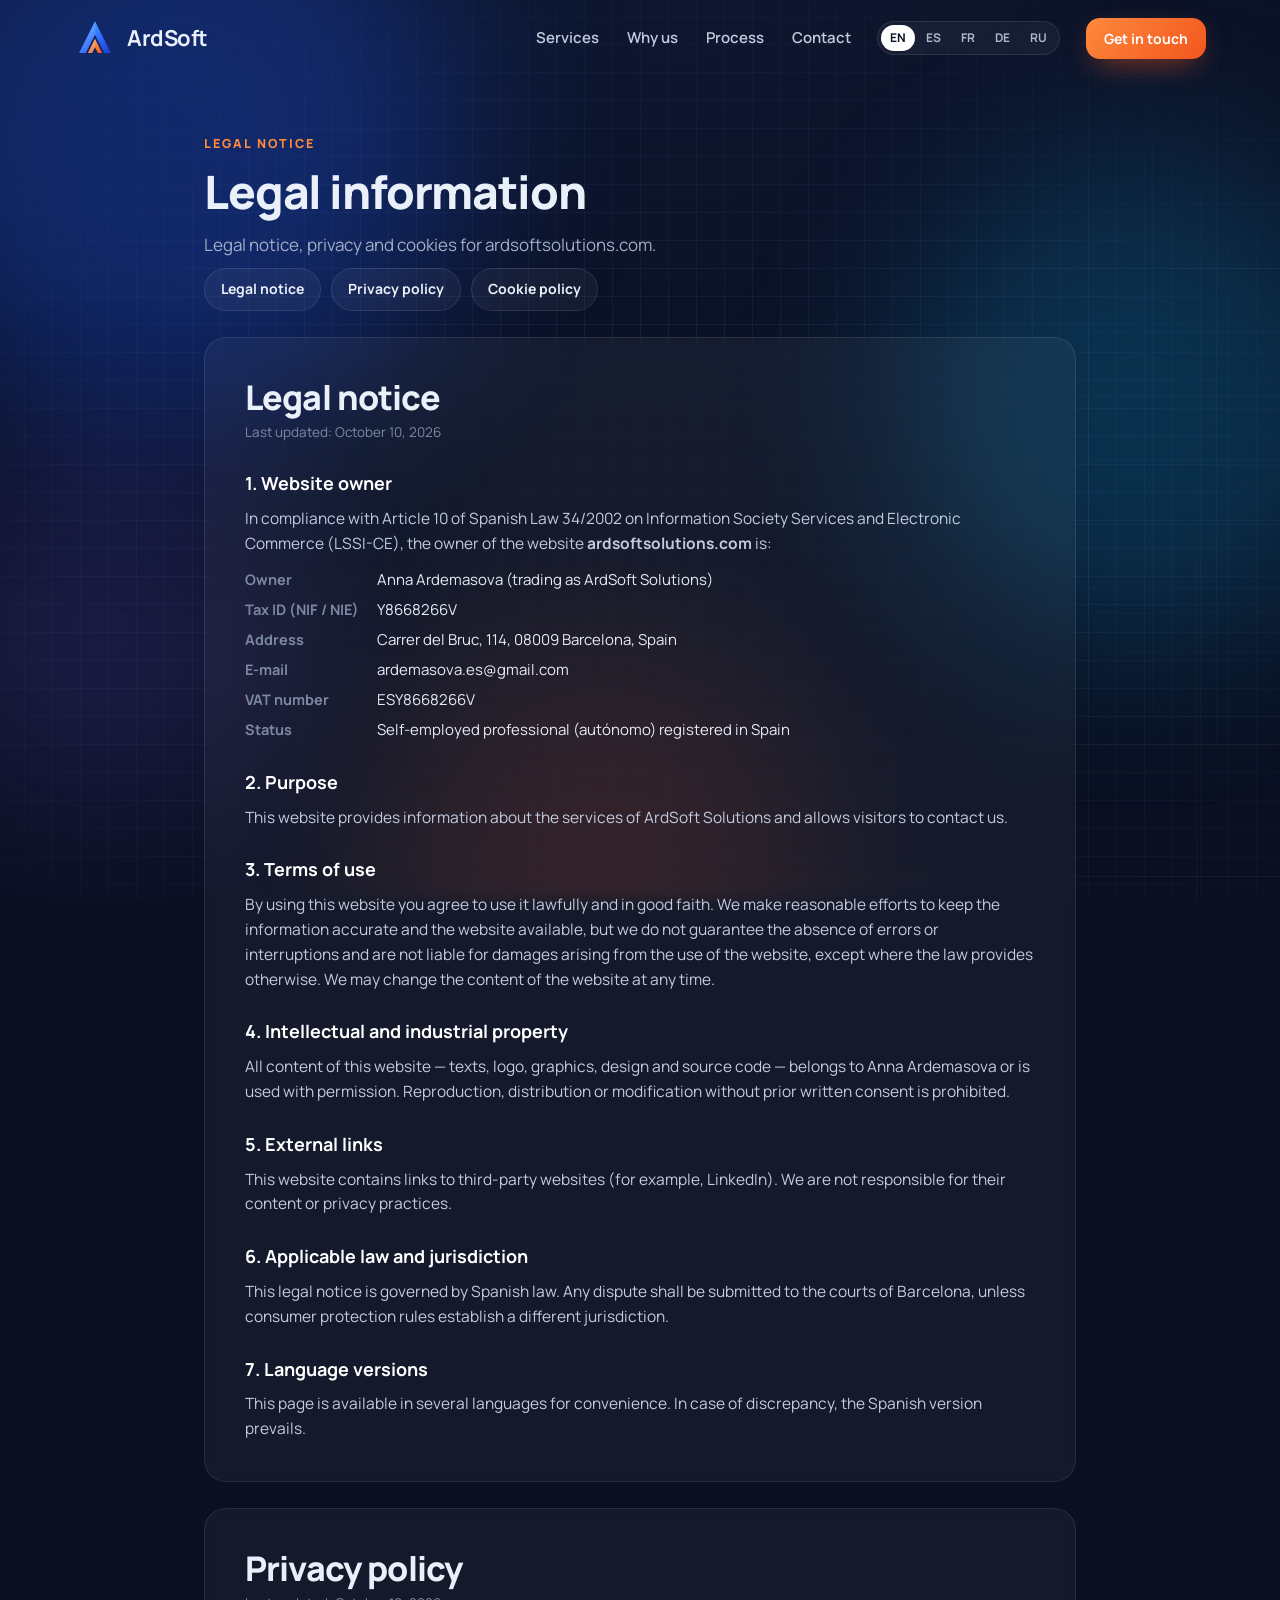
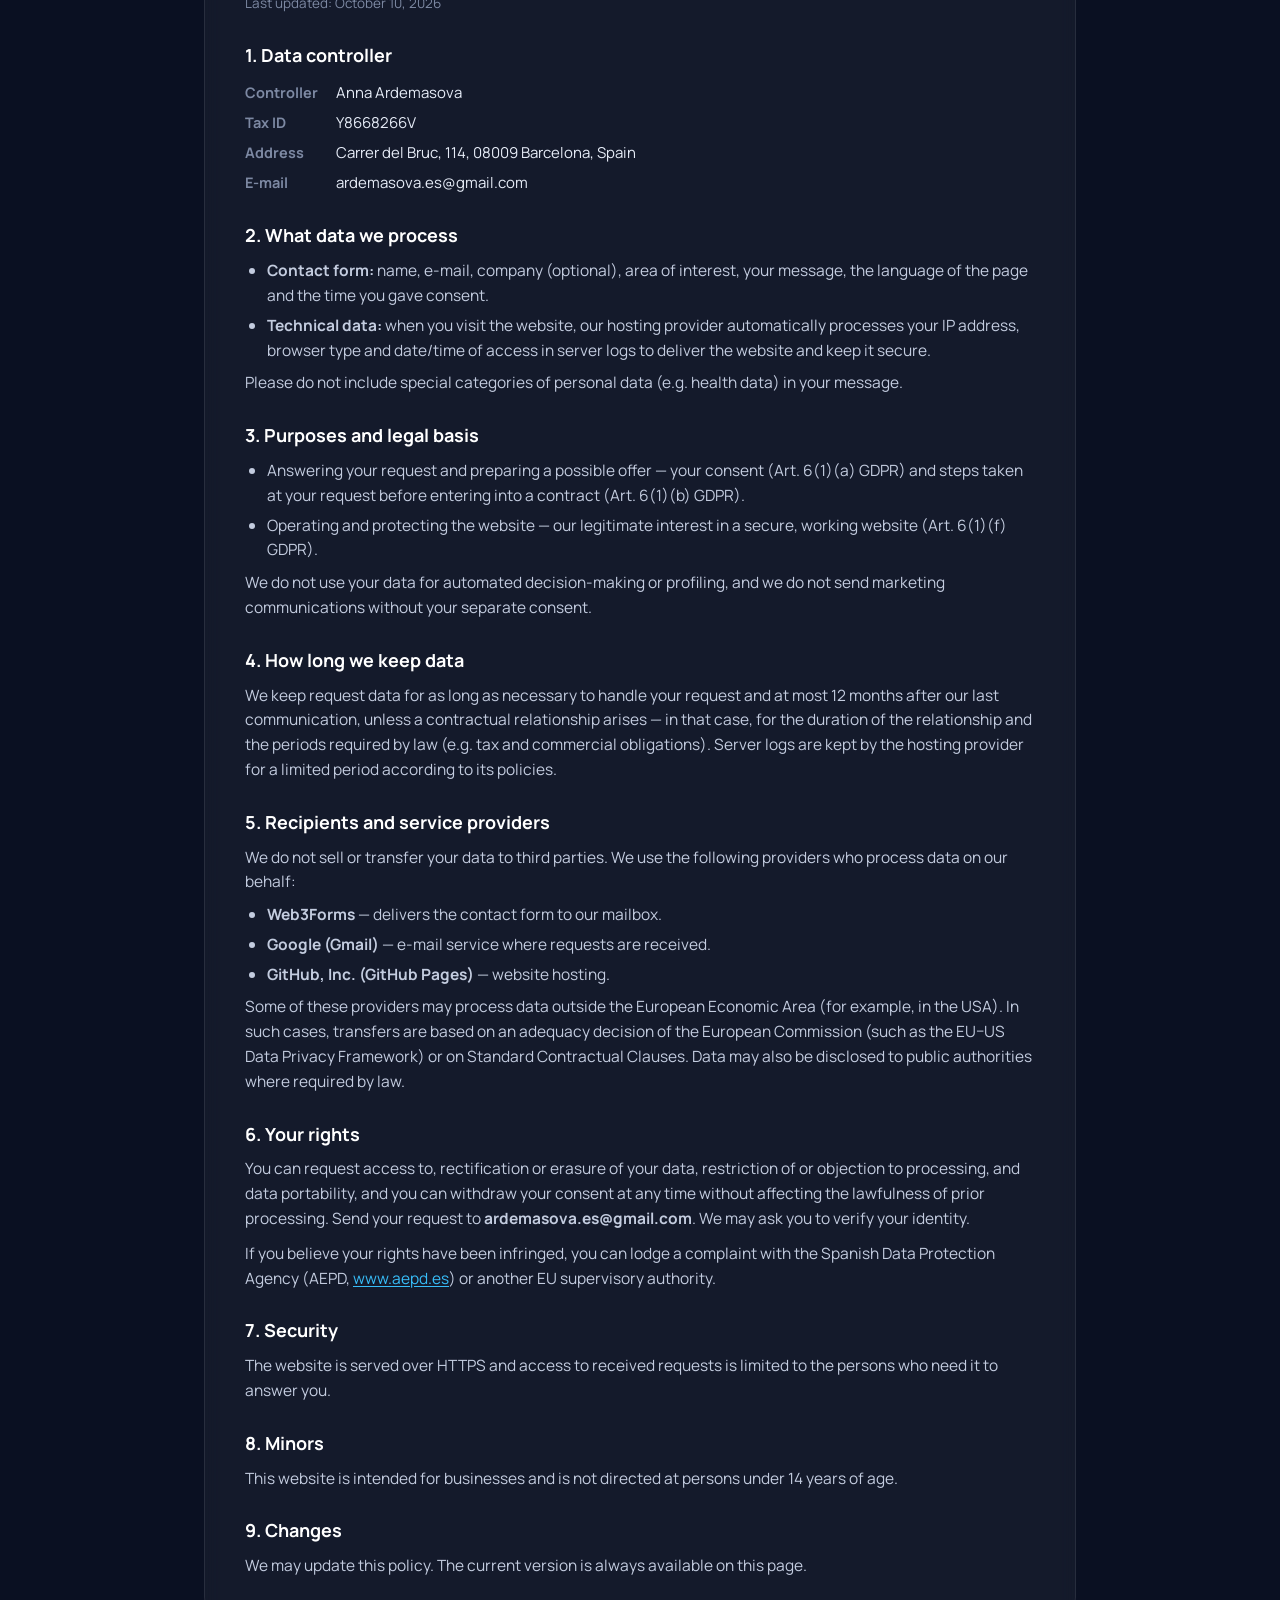
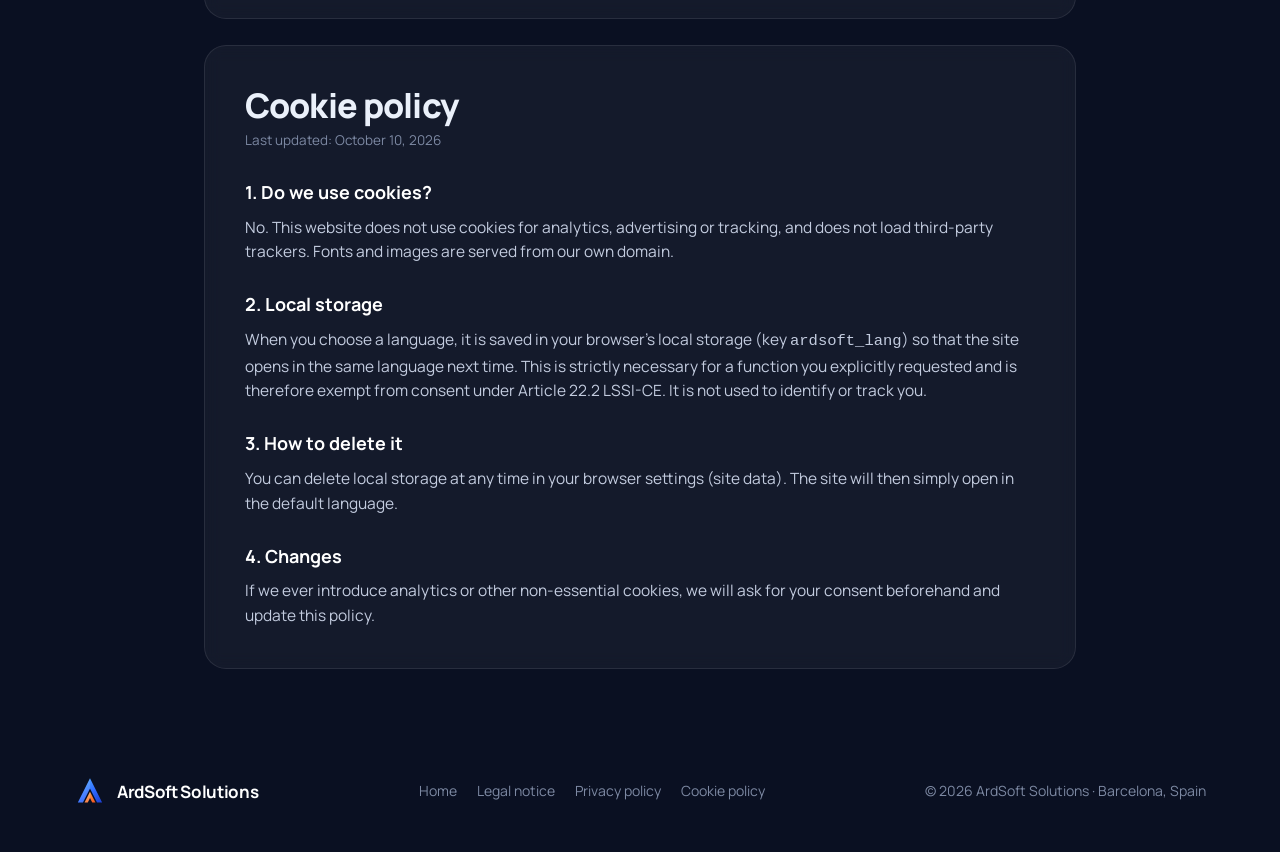
==== commit 9c308a2d: "Add files via upload" ====
--- a/legal.html
+++ b/legal.html
@@ -12,24 +12,24 @@
 <meta property="og:title" content="ArdSoft Solutions">
 <meta property="og:description" content="Software, AI and data solutions that speak your business language. Based in Barcelona, working across Europe.">
 <meta property="og:image" content="https://ardsoftsolutions.com/logo-512.png">
-<link rel="icon" type="image/svg+xml" href="logo.svg">
-<link rel="apple-touch-icon" href="logo-512.png">
+<link rel="icon" type="image/svg+xml" href="logo.svg?v=4">
+<link rel="icon" type="image/png" sizes="64x64" href="favicon-64.png?v=4">
+<link rel="apple-touch-icon" href="logo-512.png?v=4">
 <link rel="preload" href="fonts/manrope-latin-wght-normal.woff2" as="font" type="font/woff2" crossorigin>
-<link rel="stylesheet" href="style.css?v=3">
+<link rel="stylesheet" href="style.css?v=4">
 </head>
 <body>
 <div class="aurora" aria-hidden="true"><i></i><i></i><i></i><i></i><div class="net n1"></div><div class="net n2"></div><div class="net n3"></div></div>
 
 <svg width="0" height="0" style="position:absolute" aria-hidden="true">
   <defs>
-    <linearGradient id="lgB" x1="10" y1="10" x2="90" y2="85" gradientUnits="userSpaceOnUse"><stop offset="0" stop-color="#38BDF8"/><stop offset="1" stop-color="#2563EB"/></linearGradient>
-    <linearGradient id="lgO" x1="30" y1="70" x2="75" y2="35" gradientUnits="userSpaceOnUse"><stop offset="0" stop-color="#F2551D"/><stop offset="1" stop-color="#FFA552"/></linearGradient>
+    <linearGradient id="lgB" x1="20" y1="10" x2="80" y2="90" gradientUnits="userSpaceOnUse"><stop offset="0" stop-color="#5AB4FF"/><stop offset=".55" stop-color="#2F6BFF"/><stop offset="1" stop-color="#1D3FD1"/></linearGradient>
+<linearGradient id="lgO" x1="40" y1="52" x2="60" y2="88" gradientUnits="userSpaceOnUse"><stop offset="0" stop-color="#FFB25C"/><stop offset="1" stop-color="#F2551D"/></linearGradient>
     <symbol id="mark" viewBox="0 0 100 100">
-      <path d="M69.8 47.4 L84.1 73 Q88 80 80 80 L20 80 Q12 80 15.9 73 L46.1 19 Q50 12 53.9 19 L61.4 32.4" fill="none" stroke="url(#lgB)" stroke-width="7" stroke-linecap="round"/>
-      <path d="M32 70 L47.4 42.7 Q50 38 52.6 42.7 L68 70" fill="none" stroke="url(#lgO)" stroke-width="7.5" stroke-linecap="round" stroke-linejoin="round"/>
-      <circle cx="50" cy="60" r="4.6" fill="#FF8A3D"/>
-      <circle cx="74" cy="34" r="3.2" fill="#FF8A3D"/>
-      <circle cx="82" cy="27" r="2.2" fill="#38BDF8"/>
+      <path d="M50 10 L88 86 L72 86 L50 42 L28 86 L12 86 Z" fill="url(#lgB)"/>
+      <path d="M50 10 L50 42 L28 86 L12 86 Z" fill="#fff" opacity=".10"/>
+      <path d="M50 52 L67 86 L57 86 L50 72 L43 86 L33 86 Z" fill="url(#lgO)"/>
+      <path d="M50 52 L50 72 L43 86 L33 86 Z" fill="#fff" opacity=".12"/>
     </symbol>
   </defs>
 </svg>
@@ -38,7 +38,7 @@
   <div class="wrap nav">
     <a href="index.html" class="brand" aria-label="ArdSoft Solutions">
       <svg viewBox="0 0 100 100" aria-hidden="true"><use href="#mark"/></svg>
-      <span class="wm">ArdSoft<small>solutions</small></span>
+      <span class="wm">ArdSoft</span>
     </a>
     <nav class="menu" id="menu">
       <a href="index.html#services" data-i18n="nav_services">Services</a>
@@ -85,9 +85,9 @@
   </div>
 </footer>
 
-<script src="i18n.js?v=3"></script>
-<script src="legal.js?v=3"></script>
-<script src="app.js?v=3"></script>
+<script src="i18n.js?v=4"></script>
+<script src="legal.js?v=4"></script>
+<script src="app.js?v=4"></script>
 <script>
 (function(){
   const esc = s => String(s).replace(/[&<>"]/g, c => ({"&":"&amp;","<":"&lt;",">":"&gt;",'"':"&quot;"}[c]));
--- a/style.css
+++ b/style.css
@@ -2,9 +2,6 @@
 @font-face{font-family:"Manrope";font-style:normal;font-display:swap;font-weight:200 800;src:url(fonts/manrope-latin-wght-normal.woff2) format("woff2");unicode-range:U+0000-00FF,U+0131,U+0152-0153,U+02BB-02BC,U+02C6,U+02DA,U+02DC,U+0304,U+0308,U+0329,U+2000-206F,U+20AC,U+2122,U+2191,U+2193,U+2212,U+2215,U+FEFF,U+FFFD}
 @font-face{font-family:"Manrope";font-style:normal;font-display:swap;font-weight:200 800;src:url(fonts/manrope-latin-ext-wght-normal.woff2) format("woff2");unicode-range:U+0100-02BA,U+02BD-02C5,U+02C7-02CC,U+02CE-02D7,U+02DD-02FF,U+0304,U+0308,U+0329,U+1D00-1DBF,U+1E00-1E9F,U+1EF2-1EFF,U+2020,U+20A0-20AB,U+20AD-20C0,U+2113,U+2C60-2C7F,U+A720-A7FF}
 @font-face{font-family:"Manrope";font-style:normal;font-display:swap;font-weight:200 800;src:url(fonts/manrope-cyrillic-wght-normal.woff2) format("woff2");unicode-range:U+0301,U+0400-045F,U+0490-0491,U+04B0-04B1,U+2116}
-@font-face{font-family:"Comfortaa";font-style:normal;font-display:swap;font-weight:700;src:url(fonts/comfortaa-latin-700-normal.woff2) format("woff2");unicode-range:U+0000-00FF,U+0131,U+0152-0153,U+02BB-02BC,U+02C6,U+02DA,U+02DC,U+0304,U+0308,U+0329,U+2000-206F,U+20AC,U+2122,U+2191,U+2193,U+2212,U+2215,U+FEFF,U+FFFD}
-@font-face{font-family:"Comfortaa";font-style:normal;font-display:swap;font-weight:700;src:url(fonts/comfortaa-latin-ext-700-normal.woff2) format("woff2");unicode-range:U+0100-02BA,U+02BD-02C5,U+02C7-02CC,U+02CE-02D7,U+02DD-02FF,U+1E00-1E9F,U+20A0-20AB,U+20AD-20C0,U+2C60-2C7F,U+A720-A7FF}
-@font-face{font-family:"Comfortaa";font-style:normal;font-display:swap;font-weight:700;src:url(fonts/comfortaa-cyrillic-700-normal.woff2) format("woff2");unicode-range:U+0301,U+0400-045F,U+0490-0491,U+04B0-04B1,U+2116}
 
 :root{
   --bg:#0A1022; --text:#EAF0FA; --muted:#A3AEC6; --dim:#7D89A3;
@@ -42,7 +39,7 @@
 header{position:fixed;inset:0 0 auto 0;z-index:50;transition:background .3s,backdrop-filter .3s}
 header.scrolled,header.menu-open{background:rgba(10,16,34,.72);backdrop-filter:blur(14px);-webkit-backdrop-filter:blur(14px)}
 .nav{display:flex;align-items:center;gap:26px;height:76px}
-.brand{display:flex;align-items:center;gap:11px;font-family:"Comfortaa","Manrope",sans-serif;font-weight:700;font-size:21px;letter-spacing:-.01em;line-height:1}
+.brand{display:flex;align-items:center;gap:11px;font-family:"Manrope",sans-serif;font-weight:700;font-size:22px;letter-spacing:-.02em;line-height:1}
 .brand svg{width:42px;height:42px;transition:transform .5s cubic-bezier(.3,1.6,.5,1)}
 .brand:hover svg{transform:rotate(-8deg) scale(1.08)}
 .brand .wm small{display:block;font-size:11.5px;letter-spacing:.2em;color:var(--muted);margin-top:5px;text-transform:lowercase}
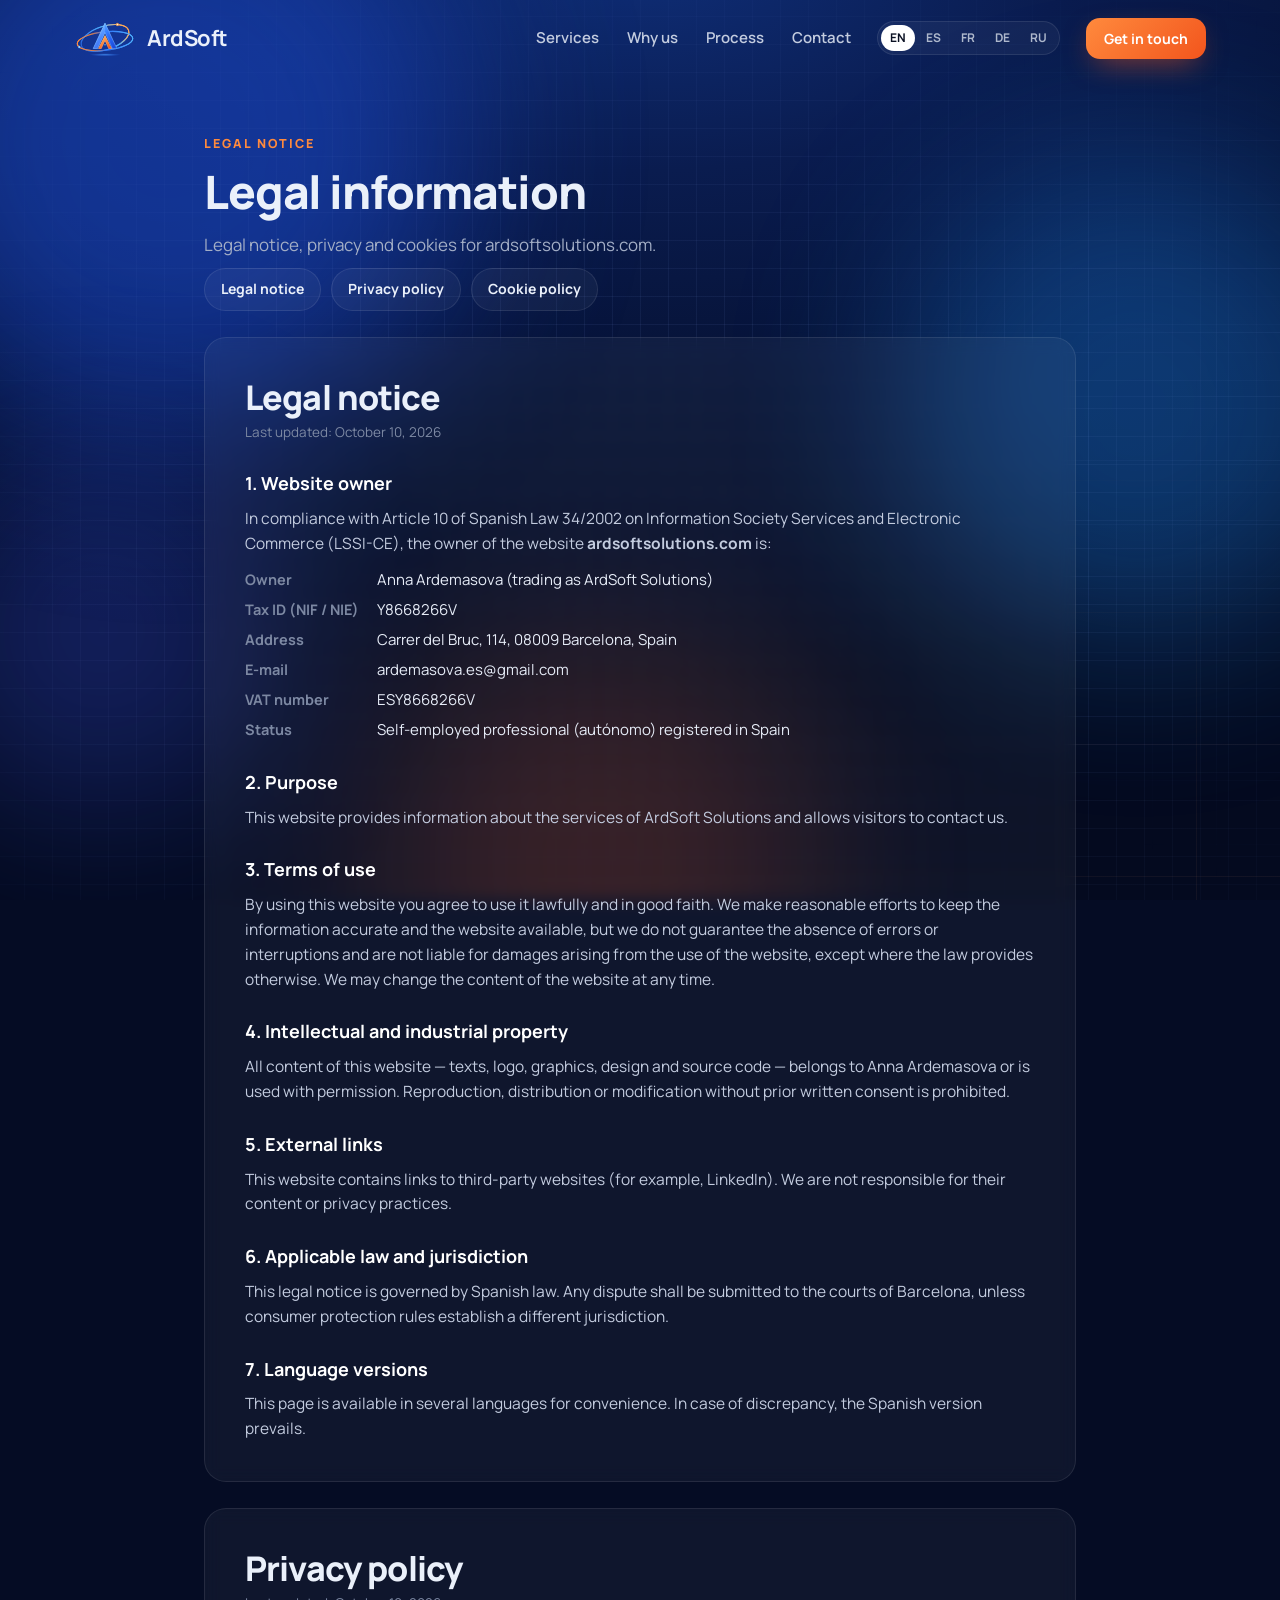
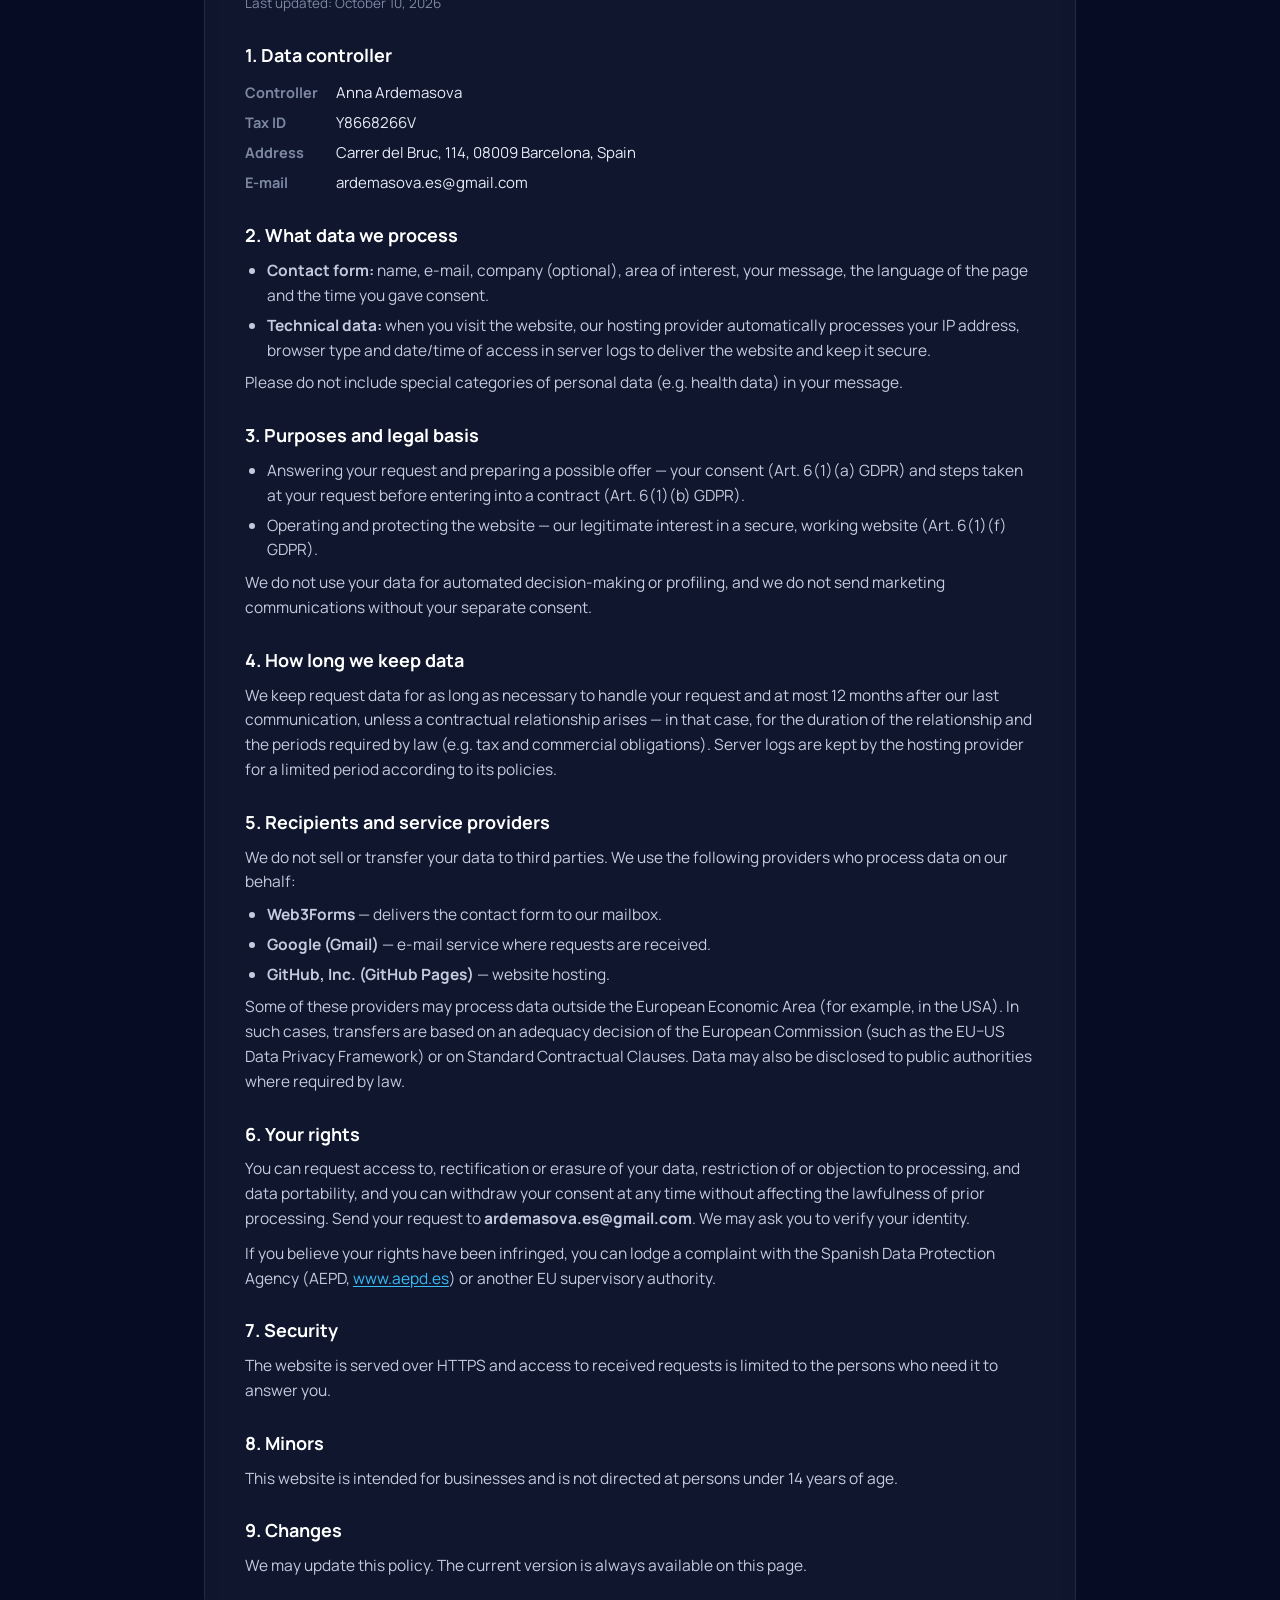
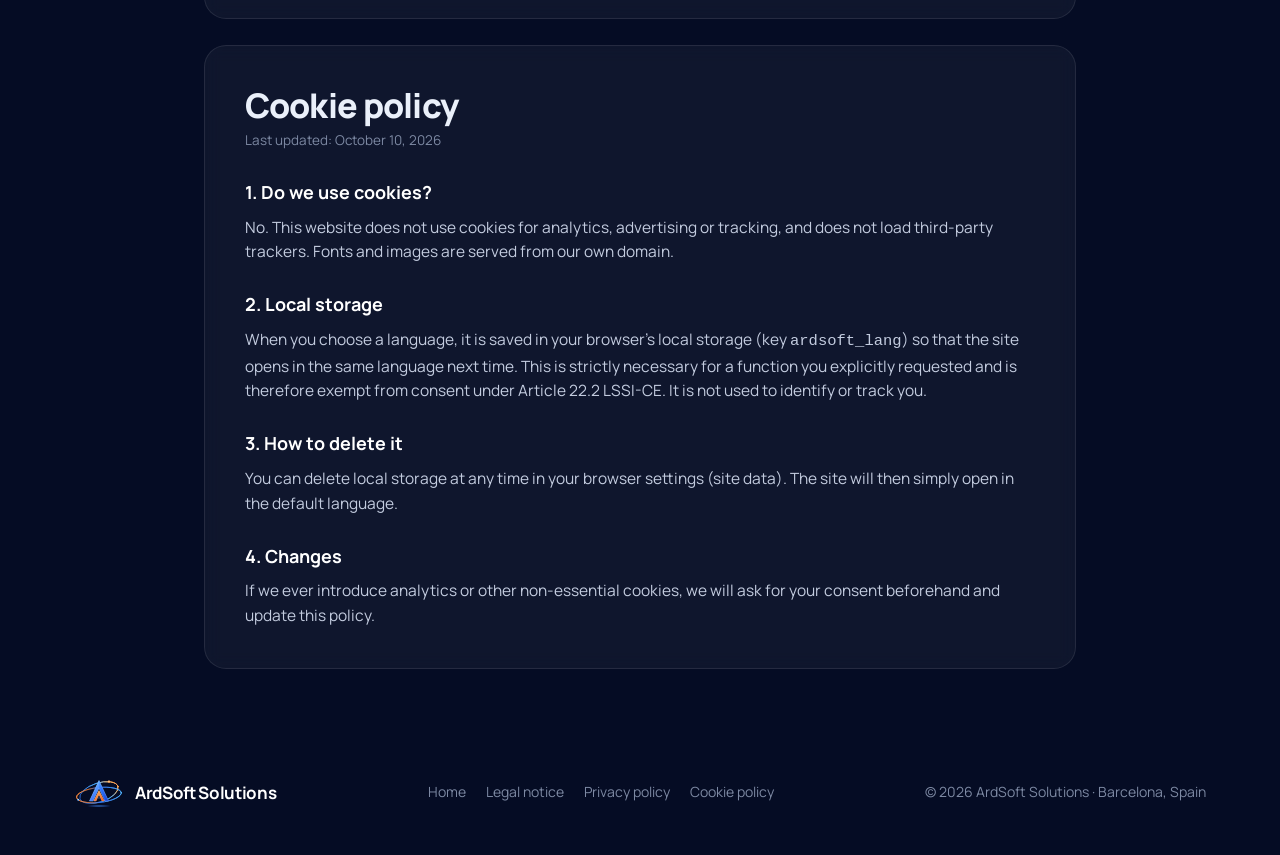
==== commit ed0dd28f: "Add files via upload" ====
--- a/legal.html
+++ b/legal.html
@@ -12,32 +12,47 @@
 <meta property="og:title" content="ArdSoft Solutions">
 <meta property="og:description" content="Software, AI and data solutions that speak your business language. Based in Barcelona, working across Europe.">
 <meta property="og:image" content="https://ardsoftsolutions.com/logo-512.png">
-<link rel="icon" type="image/svg+xml" href="logo.svg?v=4">
-<link rel="icon" type="image/png" sizes="64x64" href="favicon-64.png?v=4">
-<link rel="apple-touch-icon" href="logo-512.png?v=4">
+<link rel="icon" type="image/svg+xml" href="favicon.svg?v=5">
+<link rel="icon" type="image/png" sizes="64x64" href="favicon-64.png?v=5">
+<link rel="apple-touch-icon" href="logo-512.png?v=5">
 <link rel="preload" href="fonts/manrope-latin-wght-normal.woff2" as="font" type="font/woff2" crossorigin>
-<link rel="stylesheet" href="style.css?v=4">
+<link rel="stylesheet" href="style.css?v=5">
 </head>
 <body>
 <div class="aurora" aria-hidden="true"><i></i><i></i><i></i><i></i><div class="net n1"></div><div class="net n2"></div><div class="net n3"></div></div>
 
 <svg width="0" height="0" style="position:absolute" aria-hidden="true">
   <defs>
-    <linearGradient id="lgB" x1="20" y1="10" x2="80" y2="90" gradientUnits="userSpaceOnUse"><stop offset="0" stop-color="#5AB4FF"/><stop offset=".55" stop-color="#2F6BFF"/><stop offset="1" stop-color="#1D3FD1"/></linearGradient>
-<linearGradient id="lgO" x1="40" y1="52" x2="60" y2="88" gradientUnits="userSpaceOnUse"><stop offset="0" stop-color="#FFB25C"/><stop offset="1" stop-color="#F2551D"/></linearGradient>
-    <symbol id="mark" viewBox="0 0 100 100">
-      <path d="M50 10 L88 86 L72 86 L50 42 L28 86 L12 86 Z" fill="url(#lgB)"/>
-      <path d="M50 10 L50 42 L28 86 L12 86 Z" fill="#fff" opacity=".10"/>
-      <path d="M50 52 L67 86 L57 86 L50 72 L43 86 L33 86 Z" fill="url(#lgO)"/>
-      <path d="M50 52 L50 72 L43 86 L33 86 Z" fill="#fff" opacity=".12"/>
-    </symbol>
+    <linearGradient id="emB" x1="70" y1="20" x2="130" y2="106" gradientUnits="userSpaceOnUse"><stop offset="0" stop-color="#6FC3FF"/><stop offset=".5" stop-color="#2F74FF"/><stop offset="1" stop-color="#1B45D8"/></linearGradient>
+<linearGradient id="emO" x1="90" y1="62" x2="110" y2="106" gradientUnits="userSpaceOnUse"><stop offset="0" stop-color="#FFB35E"/><stop offset="1" stop-color="#F2551D"/></linearGradient>
+<linearGradient id="emR1" x1="10" y1="0" x2="190" y2="0" gradientUnits="userSpaceOnUse"><stop offset="0" stop-color="#FF8A3D"/><stop offset=".28" stop-color="#FF8A3D" stop-opacity=".55"/><stop offset=".5" stop-color="#2F74FF" stop-opacity=".7"/><stop offset="1" stop-color="#4FB2FF"/></linearGradient>
+<linearGradient id="emR2" x1="20" y1="110" x2="180" y2="30" gradientUnits="userSpaceOnUse"><stop offset="0" stop-color="#2F74FF" stop-opacity=".35"/><stop offset=".6" stop-color="#4FB2FF" stop-opacity=".85"/><stop offset=".85" stop-color="#FFB35E"/><stop offset="1" stop-color="#FF8A3D"/></linearGradient>
+<radialGradient id="emDotO"><stop offset="0" stop-color="#fff"/><stop offset=".35" stop-color="#FFB35E"/><stop offset="1" stop-color="#FF8A3D" stop-opacity="0"/></radialGradient>
+<radialGradient id="emDotB"><stop offset="0" stop-color="#fff"/><stop offset=".35" stop-color="#7CCBFF"/><stop offset="1" stop-color="#2F74FF" stop-opacity="0"/></radialGradient>
+<radialGradient id="emFloor"><stop offset="0" stop-color="#4FA2FF" stop-opacity=".9"/><stop offset="1" stop-color="#2F74FF" stop-opacity="0"/></radialGradient>
+<filter id="emGlow" x="-30%" y="-30%" width="160%" height="160%"><feGaussianBlur stdDeviation="2" result="b"/><feMerge><feMergeNode in="b"/><feMergeNode in="SourceGraphic"/></feMerge></filter>
+    <symbol id="mark" viewBox="0 0 200 140">
+<ellipse cx="100" cy="124" rx="52" ry="5" fill="url(#emFloor)" opacity=".8"/>
+<g fill="none" stroke-linecap="round" filter="url(#emGlow)" style="stroke-width:var(--orb,1.3)">
+  <ellipse cx="100" cy="70" rx="80" ry="38" transform="rotate(-18 100 70)" stroke="url(#emR2)"/>
+  <ellipse cx="100" cy="80" rx="90" ry="30" transform="rotate(-6 100 80)" stroke="url(#emR1)"/>
+</g>
+<g filter="url(#emGlow)">
+  <path d="M100 22 L138 104 L124 104 L100 52 L76 104 L62 104 Z" fill="url(#emB)" stroke="#9AD3FF" stroke-opacity=".75" stroke-width="1.2" stroke-linejoin="round"/>
+  <path d="M100 22 L100 52 L76 104 L62 104 Z" fill="#fff" opacity=".12"/>
+  <path d="M100 62 L121 104 L112 104 L100 78 L88 104 L79 104 Z" fill="url(#emO)" stroke="#FFD2A3" stroke-opacity=".7" stroke-width="1" stroke-linejoin="round"/>
+</g>
+<circle cx="139.9" cy="26.4" r="7" fill="url(#emDotO)"/>
+<circle cx="17" cy="99" r="6" fill="url(#emDotB)"/>
+<circle cx="100" cy="92" r="4" fill="url(#emDotB)" opacity=".7"/>
+</symbol>
   </defs>
 </svg>
 
 <header>
   <div class="wrap nav">
     <a href="index.html" class="brand" aria-label="ArdSoft Solutions">
-      <svg viewBox="0 0 100 100" aria-hidden="true"><use href="#mark"/></svg>
+      <svg viewBox="0 0 200 140" aria-hidden="true"><use href="#mark"/></svg>
       <span class="wm">ArdSoft</span>
     </a>
     <nav class="menu" id="menu">
@@ -74,7 +89,7 @@
 
 <footer>
   <div class="wrap">
-    <a href="index.html" class="brand"><svg viewBox="0 0 100 100" aria-hidden="true"><use href="#mark"/></svg><span class="wm">ArdSoft Solutions</span></a>
+    <a href="index.html" class="brand"><svg viewBox="0 0 200 140" aria-hidden="true"><use href="#mark"/></svg><span class="wm">ArdSoft Solutions</span></a>
     <nav class="flinks">
       <a href="index.html" data-i18n="ft_home">Home</a>
       <a href="#legal" data-i18n="ft_legal">Legal notice</a>
@@ -85,9 +100,9 @@
   </div>
 </footer>
 
-<script src="i18n.js?v=4"></script>
-<script src="legal.js?v=4"></script>
-<script src="app.js?v=4"></script>
+<script src="i18n.js?v=5"></script>
+<script src="legal.js?v=5"></script>
+<script src="app.js?v=5"></script>
 <script>
 (function(){
   const esc = s => String(s).replace(/[&<>"]/g, c => ({"&":"&amp;","<":"&lt;",">":"&gt;",'"':"&quot;"}[c]));
--- a/style.css
+++ b/style.css
@@ -4,7 +4,7 @@
 @font-face{font-family:"Manrope";font-style:normal;font-display:swap;font-weight:200 800;src:url(fonts/manrope-cyrillic-wght-normal.woff2) format("woff2");unicode-range:U+0301,U+0400-045F,U+0490-0491,U+04B0-04B1,U+2116}
 
 :root{
-  --bg:#0A1022; --text:#EAF0FA; --muted:#A3AEC6; --dim:#7D89A3;
+  --bg:#050C24; --text:#EAF0FA; --muted:#A3AEC6; --dim:#7D89A3;
   --glass:rgba(255,255,255,.045); --glass-2:rgba(255,255,255,.07); --stroke:rgba(255,255,255,.09);
   --blue:#2563EB; --sky:#38BDF8; --orange:#F2551D; --orange-2:#FF8A3D; --violet:#7C5CFF;
   --radius:22px; --max:1180px;
@@ -18,12 +18,12 @@
 .grad-text{background:linear-gradient(100deg,var(--sky) 0%,#6E8BFF 45%,var(--orange-2) 100%);-webkit-background-clip:text;background-clip:text;color:transparent}
 
 /* ---------- Continuous ambient background (no section seams) ---------- */
-.aurora{position:fixed;inset:0;z-index:-1;overflow:hidden;pointer-events:none;background:radial-gradient(120% 90% at 50% 0%,#0E1730 0%,var(--bg) 60%)}
-.aurora i{position:absolute;border-radius:50%;filter:blur(90px);opacity:.38;will-change:transform}
+.aurora{position:fixed;inset:0;z-index:-1;overflow:hidden;pointer-events:none;background:radial-gradient(110% 80% at 50% -5%,#0F2E78 0%,#0A1C4F 30%,#061235 60%,#040A1F 100%)}
+.aurora i{position:absolute;border-radius:50%;filter:blur(90px);opacity:.55;will-change:transform}
 .aurora i:nth-child(1){width:46vw;height:46vw;left:-10vw;top:-12vw;background:#1D4ED8;animation:drift1 26s ease-in-out infinite}
-.aurora i:nth-child(2){width:38vw;height:38vw;right:-8vw;top:18vh;background:#0EA5E9;opacity:.22;animation:drift2 32s ease-in-out infinite}
-.aurora i:nth-child(3){width:34vw;height:34vw;left:30vw;bottom:-14vw;background:#F2551D;opacity:.14;animation:drift3 30s ease-in-out infinite}
-.aurora i:nth-child(4){width:28vw;height:28vw;left:-6vw;bottom:10vh;background:#7C5CFF;opacity:.16;animation:drift2 36s ease-in-out infinite reverse}
+.aurora i:nth-child(2){width:38vw;height:38vw;right:-8vw;top:18vh;background:#1E90FF;opacity:.32;animation:drift2 32s ease-in-out infinite}
+.aurora i:nth-child(3){width:34vw;height:34vw;left:30vw;bottom:-14vw;background:#F2551D;opacity:.18;animation:drift3 30s ease-in-out infinite}
+.aurora i:nth-child(4){width:28vw;height:28vw;left:-6vw;bottom:10vh;background:#3B5BFF;opacity:.28;animation:drift2 36s ease-in-out infinite reverse}
 /* Flowing net: three grids of different scale, each revealed by slowly drifting soft masks */
 .aurora .net{position:absolute;inset:-20%;--c:rgba(148,178,255,.075);background-image:linear-gradient(var(--c) 1px,transparent 1px),linear-gradient(90deg,var(--c) 1px,transparent 1px);background-size:var(--g) var(--g);-webkit-mask-image:var(--m);mask-image:var(--m);-webkit-mask-size:var(--ms);mask-size:var(--ms);-webkit-mask-repeat:no-repeat;mask-repeat:no-repeat;animation:netmask var(--t) ease-in-out infinite alternate,netdrift calc(var(--t) * 1.6) linear infinite;will-change:mask-position,background-position}
 .aurora .n1{--g:28px;--t:38s;--c:rgba(148,178,255,.11);--ms:170% 170%;--m:radial-gradient(closest-side at 30% 35%,#000,transparent),radial-gradient(closest-side at 72% 68%,rgba(0,0,0,.7),transparent)}
@@ -40,7 +40,7 @@
 header.scrolled,header.menu-open{background:rgba(10,16,34,.72);backdrop-filter:blur(14px);-webkit-backdrop-filter:blur(14px)}
 .nav{display:flex;align-items:center;gap:26px;height:76px}
 .brand{display:flex;align-items:center;gap:11px;font-family:"Manrope",sans-serif;font-weight:700;font-size:22px;letter-spacing:-.02em;line-height:1}
-.brand svg{width:42px;height:42px;transition:transform .5s cubic-bezier(.3,1.6,.5,1)}
+.brand svg{width:62px;height:44px;--orb:3.4;overflow:visible;transition:transform .5s cubic-bezier(.3,1.6,.5,1)}
 .brand:hover svg{transform:rotate(-8deg) scale(1.08)}
 .brand .wm small{display:block;font-size:11.5px;letter-spacing:.2em;color:var(--muted);margin-top:5px;text-transform:lowercase}
 .menu{display:flex;gap:28px;margin-left:auto;font-weight:600;font-size:15px;color:#C3CCDF}
@@ -98,8 +98,8 @@
 .c-violet{--glow:rgba(124,92,255,.75);--chipbg:linear-gradient(135deg,#A78BFA,#6D4AFF)}
 .c-teal{--glow:rgba(45,212,191,.7);--chipbg:linear-gradient(135deg,#5EEAD4,#0EA5A4)}
 .planet{width:10px;height:10px;border-radius:50%;background:var(--c);box-shadow:0 0 14px 3px var(--c)}
-.core{position:absolute;left:50%;top:50%;width:24%;height:24%;transform:translate(-50%,-50%);border-radius:50%;display:grid;place-items:center;background:radial-gradient(circle,rgba(37,99,235,.35),rgba(10,16,34,0) 70%)}
-.core svg{width:72%;height:72%;filter:drop-shadow(0 8px 30px rgba(37,99,235,.6));animation:breathe 5s ease-in-out infinite}
+.core{position:absolute;left:50%;top:50%;width:60%;height:60%;transform:translate(-50%,-50%);border-radius:50%;display:grid;place-items:center;background:radial-gradient(circle,rgba(37,99,235,.35),rgba(10,16,34,0) 70%)}
+.core svg{width:100%;height:72%;--orb:1.6;overflow:visible;filter:drop-shadow(0 8px 30px rgba(37,99,235,.5));animation:breathe 5s ease-in-out infinite}
 @keyframes spin{from{transform:rotate(0deg)}to{transform:rotate(360deg)}}
 @keyframes breathe{50%{transform:scale(1.06)}}
 
@@ -188,7 +188,7 @@
 footer{padding:40px 0 46px;color:var(--dim);font-size:14px}
 footer .wrap{display:flex;justify-content:space-between;align-items:center;gap:18px;flex-wrap:wrap}
 footer .brand{color:#fff;font-size:17px}
-footer .brand svg{width:32px;height:32px}
+footer .brand svg{width:50px;height:35px}
 .flinks{display:flex;flex-wrap:wrap;gap:6px 20px}
 .flinks a:hover{color:#fff}
 
@@ -244,7 +244,7 @@
   .card,form,.panel,.doc{padding:24px}
   .brand .wm small{display:none}
   .brand{font-size:18px}
-  .brand svg{width:36px;height:36px}
+  .brand svg{width:52px;height:37px}
   .langs button{padding:6px 6px;font-size:11px}
   .orbits{--s:min(400px,70vw)}
   .chip{font-size:12px;padding:7px 12px 7px 7px;gap:7px}
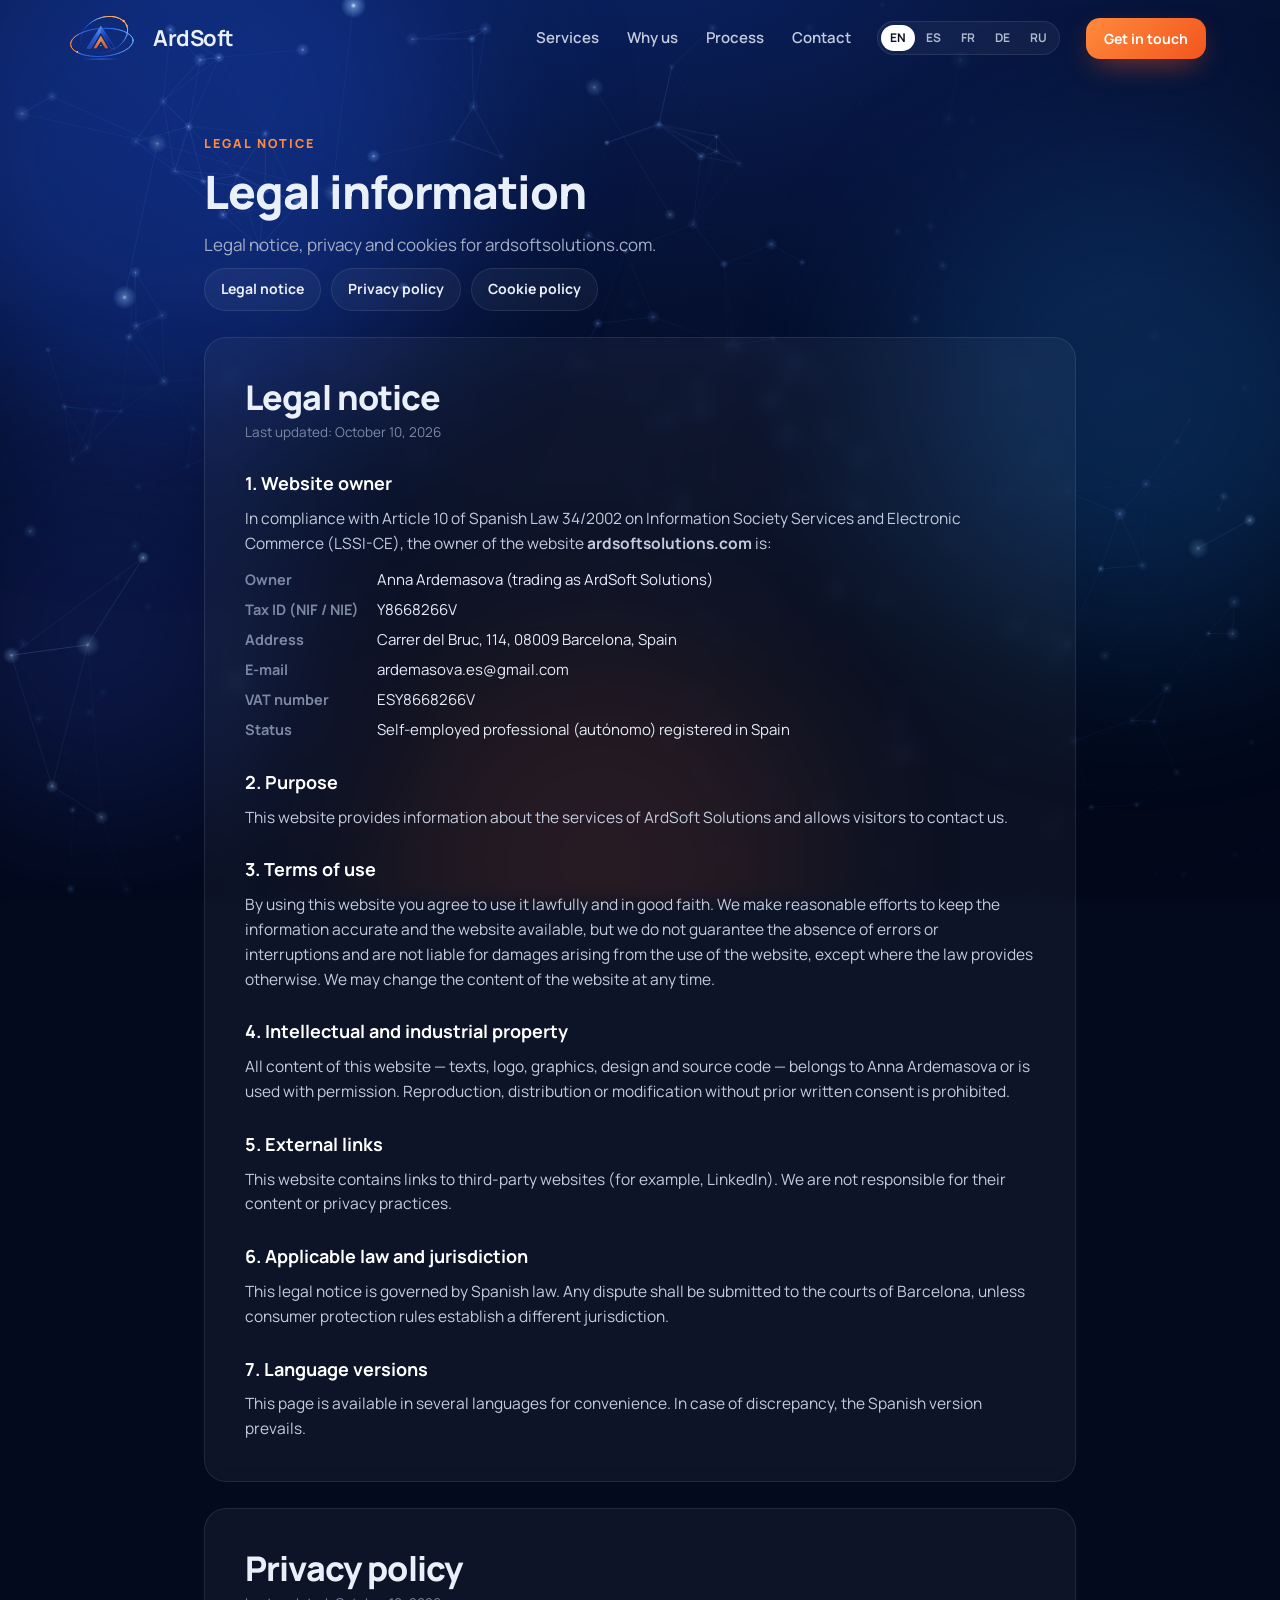
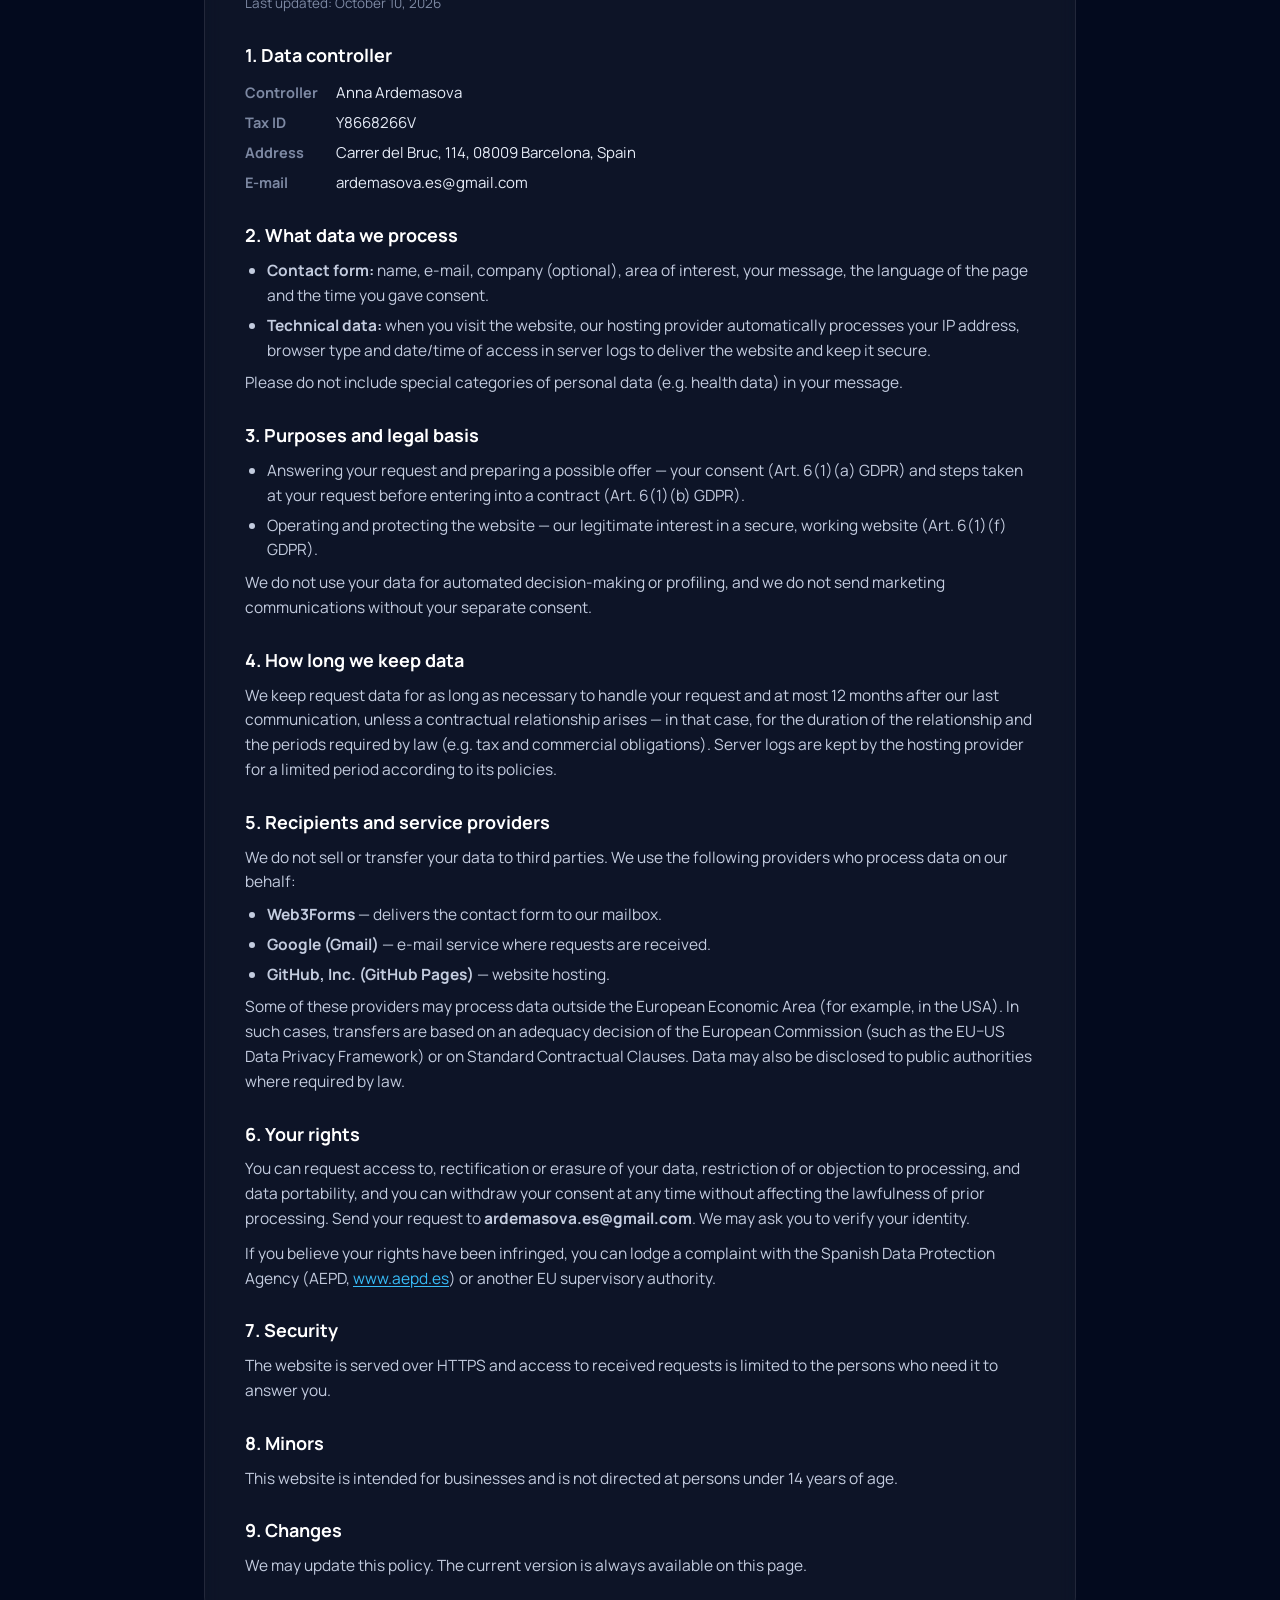
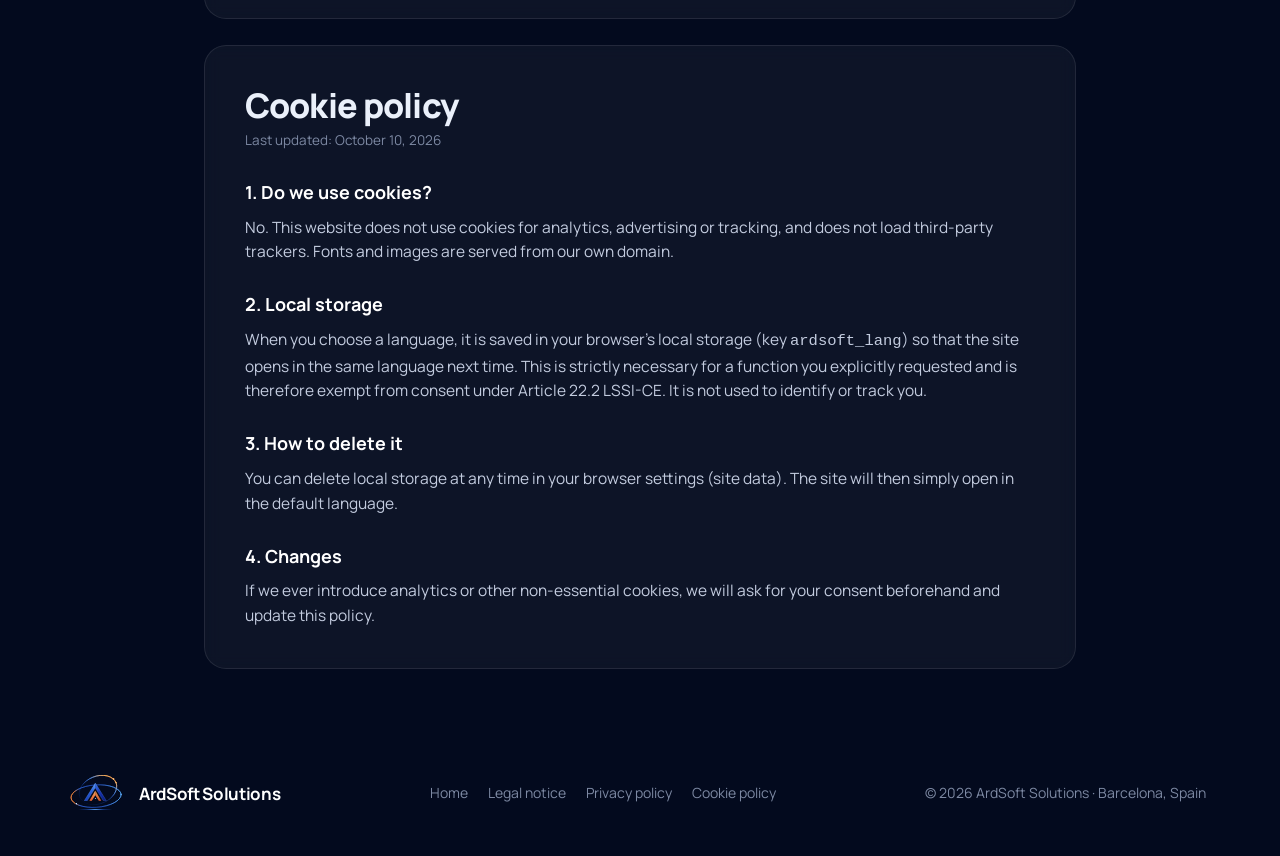
==== commit 24e96baa: "Add files via upload" ====
--- a/legal.html
+++ b/legal.html
@@ -12,39 +12,44 @@
 <meta property="og:title" content="ArdSoft Solutions">
 <meta property="og:description" content="Software, AI and data solutions that speak your business language. Based in Barcelona, working across Europe.">
 <meta property="og:image" content="https://ardsoftsolutions.com/logo-512.png">
-<link rel="icon" type="image/svg+xml" href="favicon.svg?v=5">
-<link rel="icon" type="image/png" sizes="64x64" href="favicon-64.png?v=5">
-<link rel="apple-touch-icon" href="logo-512.png?v=5">
+<link rel="icon" type="image/svg+xml" href="favicon.svg?v=6">
+<link rel="icon" type="image/png" sizes="64x64" href="favicon-64.png?v=6">
+<link rel="apple-touch-icon" href="logo-512.png?v=6">
 <link rel="preload" href="fonts/manrope-latin-wght-normal.woff2" as="font" type="font/woff2" crossorigin>
-<link rel="stylesheet" href="style.css?v=5">
+<link rel="stylesheet" href="style.css?v=6">
 </head>
 <body>
-<div class="aurora" aria-hidden="true"><i></i><i></i><i></i><i></i><div class="net n1"></div><div class="net n2"></div><div class="net n3"></div></div>
+<div class="aurora" aria-hidden="true"><i></i><i></i><i></i><i></i><canvas id="web"></canvas></div>
 
 <svg width="0" height="0" style="position:absolute" aria-hidden="true">
   <defs>
-    <linearGradient id="emB" x1="70" y1="20" x2="130" y2="106" gradientUnits="userSpaceOnUse"><stop offset="0" stop-color="#6FC3FF"/><stop offset=".5" stop-color="#2F74FF"/><stop offset="1" stop-color="#1B45D8"/></linearGradient>
-<linearGradient id="emO" x1="90" y1="62" x2="110" y2="106" gradientUnits="userSpaceOnUse"><stop offset="0" stop-color="#FFB35E"/><stop offset="1" stop-color="#F2551D"/></linearGradient>
-<linearGradient id="emR1" x1="10" y1="0" x2="190" y2="0" gradientUnits="userSpaceOnUse"><stop offset="0" stop-color="#FF8A3D"/><stop offset=".28" stop-color="#FF8A3D" stop-opacity=".55"/><stop offset=".5" stop-color="#2F74FF" stop-opacity=".7"/><stop offset="1" stop-color="#4FB2FF"/></linearGradient>
-<linearGradient id="emR2" x1="20" y1="110" x2="180" y2="30" gradientUnits="userSpaceOnUse"><stop offset="0" stop-color="#2F74FF" stop-opacity=".35"/><stop offset=".6" stop-color="#4FB2FF" stop-opacity=".85"/><stop offset=".85" stop-color="#FFB35E"/><stop offset="1" stop-color="#FF8A3D"/></linearGradient>
-<radialGradient id="emDotO"><stop offset="0" stop-color="#fff"/><stop offset=".35" stop-color="#FFB35E"/><stop offset="1" stop-color="#FF8A3D" stop-opacity="0"/></radialGradient>
-<radialGradient id="emDotB"><stop offset="0" stop-color="#fff"/><stop offset=".35" stop-color="#7CCBFF"/><stop offset="1" stop-color="#2F74FF" stop-opacity="0"/></radialGradient>
-<radialGradient id="emFloor"><stop offset="0" stop-color="#4FA2FF" stop-opacity=".9"/><stop offset="1" stop-color="#2F74FF" stop-opacity="0"/></radialGradient>
-<filter id="emGlow" x="-30%" y="-30%" width="160%" height="160%"><feGaussianBlur stdDeviation="2" result="b"/><feMerge><feMergeNode in="b"/><feMergeNode in="SourceGraphic"/></feMerge></filter>
-    <symbol id="mark" viewBox="0 0 200 140">
-<ellipse cx="100" cy="124" rx="52" ry="5" fill="url(#emFloor)" opacity=".8"/>
-<g fill="none" stroke-linecap="round" filter="url(#emGlow)" style="stroke-width:var(--orb,1.3)">
-  <ellipse cx="100" cy="70" rx="80" ry="38" transform="rotate(-18 100 70)" stroke="url(#emR2)"/>
-  <ellipse cx="100" cy="80" rx="90" ry="30" transform="rotate(-6 100 80)" stroke="url(#emR1)"/>
+    <linearGradient id="emBL" x1="313" y1="80" x2="210" y2="258" gradientUnits="userSpaceOnUse"><stop offset="0" stop-color="#5A9BF5"/><stop offset=".45" stop-color="#2A5FD8"/><stop offset="1" stop-color="#1640B8"/></linearGradient>
+<linearGradient id="emBR" x1="313" y1="80" x2="420" y2="258" gradientUnits="userSpaceOnUse"><stop offset="0" stop-color="#3D78E6"/><stop offset=".45" stop-color="#1636B8"/><stop offset="1" stop-color="#0A1D7C"/></linearGradient>
+<linearGradient id="emOL" x1="313" y1="158" x2="262" y2="258" gradientUnits="userSpaceOnUse"><stop offset="0" stop-color="#F2A55E"/><stop offset="1" stop-color="#E0582A"/></linearGradient>
+<linearGradient id="emOR" x1="313" y1="158" x2="365" y2="258" gradientUnits="userSpaceOnUse"><stop offset="0" stop-color="#E8904E"/><stop offset="1" stop-color="#C9542A"/></linearGradient>
+<linearGradient id="emR1" x1="70" y1="0" x2="575" y2="0" gradientUnits="userSpaceOnUse"><stop offset="0" stop-color="#FF8A3D"/><stop offset=".07" stop-color="#FF8A3D" stop-opacity=".9"/><stop offset=".17" stop-color="#3A7BFF" stop-opacity=".65"/><stop offset=".5" stop-color="#2F6BFF" stop-opacity=".45"/><stop offset="1" stop-color="#5AAEFF" stop-opacity=".95"/></linearGradient>
+<linearGradient id="emR2" x1="180" y1="290" x2="520" y2="20" gradientUnits="userSpaceOnUse"><stop offset="0" stop-color="#2F6BFF" stop-opacity="0"/><stop offset=".4" stop-color="#2F6BFF" stop-opacity=".18"/><stop offset=".65" stop-color="#5C9DFF" stop-opacity=".75"/><stop offset=".85" stop-color="#FFB35E"/><stop offset="1" stop-color="#FF8A3D"/></linearGradient>
+<radialGradient id="emDotO"><stop offset="0" stop-color="#fff"/><stop offset=".3" stop-color="#FFC27A"/><stop offset="1" stop-color="#FF8A3D" stop-opacity="0"/></radialGradient>
+<radialGradient id="emDotB"><stop offset="0" stop-color="#fff"/><stop offset=".3" stop-color="#8FD0FF"/><stop offset="1" stop-color="#2F74FF" stop-opacity="0"/></radialGradient>
+<radialGradient id="emFloor"><stop offset="0" stop-color="#68B6FF" stop-opacity=".95"/><stop offset=".5" stop-color="#2F74FF" stop-opacity=".35"/><stop offset="1" stop-color="#2F74FF" stop-opacity="0"/></radialGradient>
+<filter id="emGlow" x="-20%" y="-20%" width="140%" height="140%"><feGaussianBlur stdDeviation="3" result="b"/><feMerge><feMergeNode in="b"/><feMergeNode in="SourceGraphic"/></feMerge></filter>
+<filter id="emSoft" x="-20%" y="-20%" width="140%" height="140%"><feGaussianBlur stdDeviation="6" result="b"/><feComponentTransfer in="b" result="b2"><feFuncA type="linear" slope=".6"/></feComponentTransfer><feMerge><feMergeNode in="b2"/><feMergeNode in="SourceGraphic"/></feMerge></filter>
+    <symbol id="mark" viewBox="50 0 540 360">
+<ellipse cx="313" cy="344" rx="175" ry="9" fill="url(#emFloor)"/>
+<g fill="none" stroke-linecap="round" filter="url(#emGlow)" style="stroke-width:var(--orb,2.2)">
+  <ellipse cx="340" cy="150" rx="195" ry="138" transform="rotate(-22 340 150)" stroke="url(#emR2)"/>
+  <ellipse cx="321" cy="211" rx="251" ry="112" transform="rotate(-4 321 211)" stroke="url(#emR1)"/>
 </g>
-<g filter="url(#emGlow)">
-  <path d="M100 22 L138 104 L124 104 L100 52 L76 104 L62 104 Z" fill="url(#emB)" stroke="#9AD3FF" stroke-opacity=".75" stroke-width="1.2" stroke-linejoin="round"/>
-  <path d="M100 22 L100 52 L76 104 L62 104 Z" fill="#fff" opacity=".12"/>
-  <path d="M100 62 L121 104 L112 104 L100 78 L88 104 L79 104 Z" fill="url(#emO)" stroke="#FFD2A3" stroke-opacity=".7" stroke-width="1" stroke-linejoin="round"/>
+<g filter="url(#emSoft)">
+  <path d="M313 80 L313 128 L232 258 L202 258 Z" fill="url(#emBL)"/>
+  <path d="M313 80 L424 258 L394 258 L313 128 Z" fill="url(#emBR)"/>
+  <path d="M313 80 L424 258 L394 258 L313 128 L232 258 L202 258 Z" fill="none" stroke="#9BCBFF" stroke-opacity=".75" stroke-width="1.6" stroke-linejoin="round"/>
+  <path d="M313 158 L313 200 L277 258 L255 258 Z" fill="url(#emOL)"/>
+  <path d="M313 158 L371 258 L349 258 L313 200 Z" fill="url(#emOR)"/>
 </g>
-<circle cx="139.9" cy="26.4" r="7" fill="url(#emDotO)"/>
-<circle cx="17" cy="99" r="6" fill="url(#emDotB)"/>
-<circle cx="100" cy="92" r="4" fill="url(#emDotB)" opacity=".7"/>
+<circle cx="313" cy="236" r="9" fill="url(#emDotB)" opacity=".8"/>
+<circle cx="495" cy="40" r="14" fill="url(#emDotO)"/>
+<circle cx="124" cy="287" r="12" fill="url(#emDotB)"/>
 </symbol>
   </defs>
 </svg>
@@ -52,7 +57,7 @@
 <header>
   <div class="wrap nav">
     <a href="index.html" class="brand" aria-label="ArdSoft Solutions">
-      <svg viewBox="0 0 200 140" aria-hidden="true"><use href="#mark"/></svg>
+      <svg viewBox="50 0 540 360" aria-hidden="true"><use href="#mark"/></svg>
       <span class="wm">ArdSoft</span>
     </a>
     <nav class="menu" id="menu">
@@ -89,7 +94,7 @@
 
 <footer>
   <div class="wrap">
-    <a href="index.html" class="brand"><svg viewBox="0 0 200 140" aria-hidden="true"><use href="#mark"/></svg><span class="wm">ArdSoft Solutions</span></a>
+    <a href="index.html" class="brand"><svg viewBox="50 0 540 360" aria-hidden="true"><use href="#mark"/></svg><span class="wm">ArdSoft Solutions</span></a>
     <nav class="flinks">
       <a href="index.html" data-i18n="ft_home">Home</a>
       <a href="#legal" data-i18n="ft_legal">Legal notice</a>
@@ -100,9 +105,10 @@
   </div>
 </footer>
 
-<script src="i18n.js?v=5"></script>
-<script src="legal.js?v=5"></script>
-<script src="app.js?v=5"></script>
+<script src="i18n.js?v=6"></script>
+<script src="legal.js?v=6"></script>
+<script src="app.js?v=6"></script>
+<script src="web.js?v=6"></script>
 <script>
 (function(){
   const esc = s => String(s).replace(/[&<>"]/g, c => ({"&":"&amp;","<":"&lt;",">":"&gt;",'"':"&quot;"}[c]));
--- a/style.css
+++ b/style.css
@@ -4,7 +4,7 @@
 @font-face{font-family:"Manrope";font-style:normal;font-display:swap;font-weight:200 800;src:url(fonts/manrope-cyrillic-wght-normal.woff2) format("woff2");unicode-range:U+0301,U+0400-045F,U+0490-0491,U+04B0-04B1,U+2116}
 
 :root{
-  --bg:#050C24; --text:#EAF0FA; --muted:#A3AEC6; --dim:#7D89A3;
+  --bg:#030A1E; --text:#EAF0FA; --muted:#A3AEC6; --dim:#7D89A3;
   --glass:rgba(255,255,255,.045); --glass-2:rgba(255,255,255,.07); --stroke:rgba(255,255,255,.09);
   --blue:#2563EB; --sky:#38BDF8; --orange:#F2551D; --orange-2:#FF8A3D; --violet:#7C5CFF;
   --radius:22px; --max:1180px;
@@ -18,19 +18,13 @@
 .grad-text{background:linear-gradient(100deg,var(--sky) 0%,#6E8BFF 45%,var(--orange-2) 100%);-webkit-background-clip:text;background-clip:text;color:transparent}
 
 /* ---------- Continuous ambient background (no section seams) ---------- */
-.aurora{position:fixed;inset:0;z-index:-1;overflow:hidden;pointer-events:none;background:radial-gradient(110% 80% at 50% -5%,#0F2E78 0%,#0A1C4F 30%,#061235 60%,#040A1F 100%)}
-.aurora i{position:absolute;border-radius:50%;filter:blur(90px);opacity:.55;will-change:transform}
+.aurora{position:fixed;inset:0;z-index:-1;overflow:hidden;pointer-events:none;background:radial-gradient(110% 80% at 50% -5%,#0A2262 0%,#071640 30%,#040C26 62%,#02081A 100%)}
+.aurora i{position:absolute;border-radius:50%;filter:blur(90px);opacity:.42;will-change:transform}
 .aurora i:nth-child(1){width:46vw;height:46vw;left:-10vw;top:-12vw;background:#1D4ED8;animation:drift1 26s ease-in-out infinite}
-.aurora i:nth-child(2){width:38vw;height:38vw;right:-8vw;top:18vh;background:#1E90FF;opacity:.32;animation:drift2 32s ease-in-out infinite}
-.aurora i:nth-child(3){width:34vw;height:34vw;left:30vw;bottom:-14vw;background:#F2551D;opacity:.18;animation:drift3 30s ease-in-out infinite}
-.aurora i:nth-child(4){width:28vw;height:28vw;left:-6vw;bottom:10vh;background:#3B5BFF;opacity:.28;animation:drift2 36s ease-in-out infinite reverse}
-/* Flowing net: three grids of different scale, each revealed by slowly drifting soft masks */
-.aurora .net{position:absolute;inset:-20%;--c:rgba(148,178,255,.075);background-image:linear-gradient(var(--c) 1px,transparent 1px),linear-gradient(90deg,var(--c) 1px,transparent 1px);background-size:var(--g) var(--g);-webkit-mask-image:var(--m);mask-image:var(--m);-webkit-mask-size:var(--ms);mask-size:var(--ms);-webkit-mask-repeat:no-repeat;mask-repeat:no-repeat;animation:netmask var(--t) ease-in-out infinite alternate,netdrift calc(var(--t) * 1.6) linear infinite;will-change:mask-position,background-position}
-.aurora .n1{--g:28px;--t:38s;--c:rgba(148,178,255,.11);--ms:170% 170%;--m:radial-gradient(closest-side at 30% 35%,#000,transparent),radial-gradient(closest-side at 72% 68%,rgba(0,0,0,.7),transparent)}
-.aurora .n2{--g:64px;--t:52s;--c:rgba(148,178,255,.14);--ms:190% 190%;--m:radial-gradient(closest-side at 65% 25%,#000,transparent),radial-gradient(closest-side at 22% 78%,rgba(0,0,0,.8),transparent);animation-delay:-20s,-10s}
-.aurora .n3{--g:132px;--t:66s;--c:rgba(255,170,120,.12);--ms:210% 210%;--m:radial-gradient(closest-side at 50% 55%,#000,transparent 80%);animation-delay:-33s,-25s}
-@keyframes netmask{0%{-webkit-mask-position:0% 0%;mask-position:0% 0%}33%{-webkit-mask-position:100% 30%;mask-position:100% 30%}66%{-webkit-mask-position:30% 100%;mask-position:30% 100%}100%{-webkit-mask-position:90% 85%;mask-position:90% 85%}}
-@keyframes netdrift{to{background-position:calc(var(--g) * 4) calc(var(--g) * 2)}}
+.aurora i:nth-child(2){width:38vw;height:38vw;right:-8vw;top:18vh;background:#1E90FF;opacity:.2;animation:drift2 32s ease-in-out infinite}
+.aurora i:nth-child(3){width:34vw;height:34vw;left:30vw;bottom:-14vw;background:#F2551D;opacity:.12;animation:drift3 30s ease-in-out infinite}
+.aurora i:nth-child(4){width:28vw;height:28vw;left:-6vw;bottom:10vh;background:#3B5BFF;opacity:.2;animation:drift2 36s ease-in-out infinite reverse}
+#web{position:absolute;inset:0;width:100%;height:100%}
 @keyframes drift1{50%{transform:translate(12vw,10vh) scale(1.1)}}
 @keyframes drift2{50%{transform:translate(-10vw,14vh) scale(.92)}}
 @keyframes drift3{50%{transform:translate(-14vw,-10vh) scale(1.08)}}
@@ -40,7 +34,7 @@
 header.scrolled,header.menu-open{background:rgba(10,16,34,.72);backdrop-filter:blur(14px);-webkit-backdrop-filter:blur(14px)}
 .nav{display:flex;align-items:center;gap:26px;height:76px}
 .brand{display:flex;align-items:center;gap:11px;font-family:"Manrope",sans-serif;font-weight:700;font-size:22px;letter-spacing:-.02em;line-height:1}
-.brand svg{width:62px;height:44px;--orb:3.4;overflow:visible;transition:transform .5s cubic-bezier(.3,1.6,.5,1)}
+.brand svg{width:68px;height:45px;--orb:7;overflow:visible;transition:transform .5s cubic-bezier(.3,1.6,.5,1)}
 .brand:hover svg{transform:rotate(-8deg) scale(1.08)}
 .brand .wm small{display:block;font-size:11.5px;letter-spacing:.2em;color:var(--muted);margin-top:5px;text-transform:lowercase}
 .menu{display:flex;gap:28px;margin-left:auto;font-weight:600;font-size:15px;color:#C3CCDF}
@@ -99,7 +93,7 @@
 .c-teal{--glow:rgba(45,212,191,.7);--chipbg:linear-gradient(135deg,#5EEAD4,#0EA5A4)}
 .planet{width:10px;height:10px;border-radius:50%;background:var(--c);box-shadow:0 0 14px 3px var(--c)}
 .core{position:absolute;left:50%;top:50%;width:60%;height:60%;transform:translate(-50%,-50%);border-radius:50%;display:grid;place-items:center;background:radial-gradient(circle,rgba(37,99,235,.35),rgba(10,16,34,0) 70%)}
-.core svg{width:100%;height:72%;--orb:1.6;overflow:visible;filter:drop-shadow(0 8px 30px rgba(37,99,235,.5));animation:breathe 5s ease-in-out infinite}
+.core svg{width:100%;height:67%;--orb:2;overflow:visible;filter:drop-shadow(0 8px 30px rgba(37,99,235,.5));animation:breathe 5s ease-in-out infinite}
 @keyframes spin{from{transform:rotate(0deg)}to{transform:rotate(360deg)}}
 @keyframes breathe{50%{transform:scale(1.06)}}
 
@@ -188,7 +182,7 @@
 footer{padding:40px 0 46px;color:var(--dim);font-size:14px}
 footer .wrap{display:flex;justify-content:space-between;align-items:center;gap:18px;flex-wrap:wrap}
 footer .brand{color:#fff;font-size:17px}
-footer .brand svg{width:50px;height:35px}
+footer .brand svg{width:54px;height:36px}
 .flinks{display:flex;flex-wrap:wrap;gap:6px 20px}
 .flinks a:hover{color:#fff}
 
@@ -244,7 +238,7 @@
   .card,form,.panel,.doc{padding:24px}
   .brand .wm small{display:none}
   .brand{font-size:18px}
-  .brand svg{width:52px;height:37px}
+  .brand svg{width:56px;height:37px}
   .langs button{padding:6px 6px;font-size:11px}
   .orbits{--s:min(400px,70vw)}
   .chip{font-size:12px;padding:7px 12px 7px 7px;gap:7px}
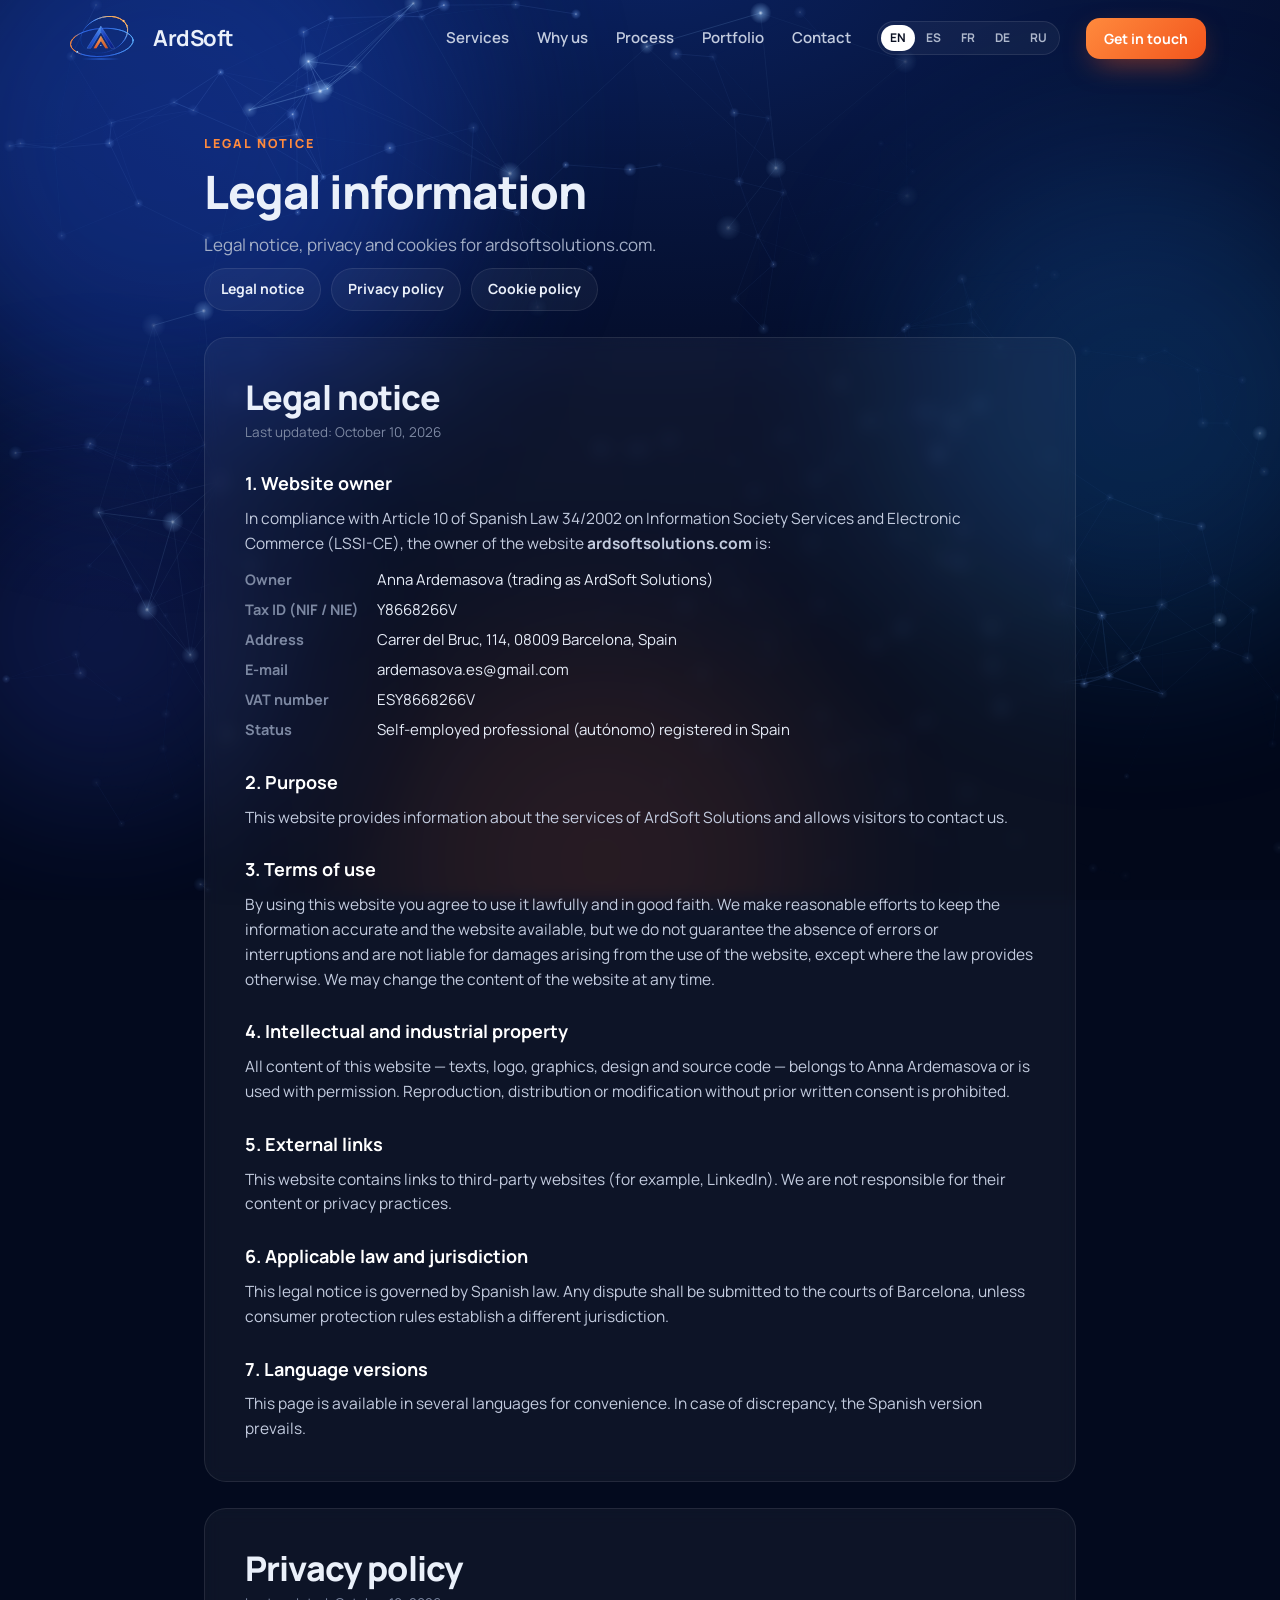
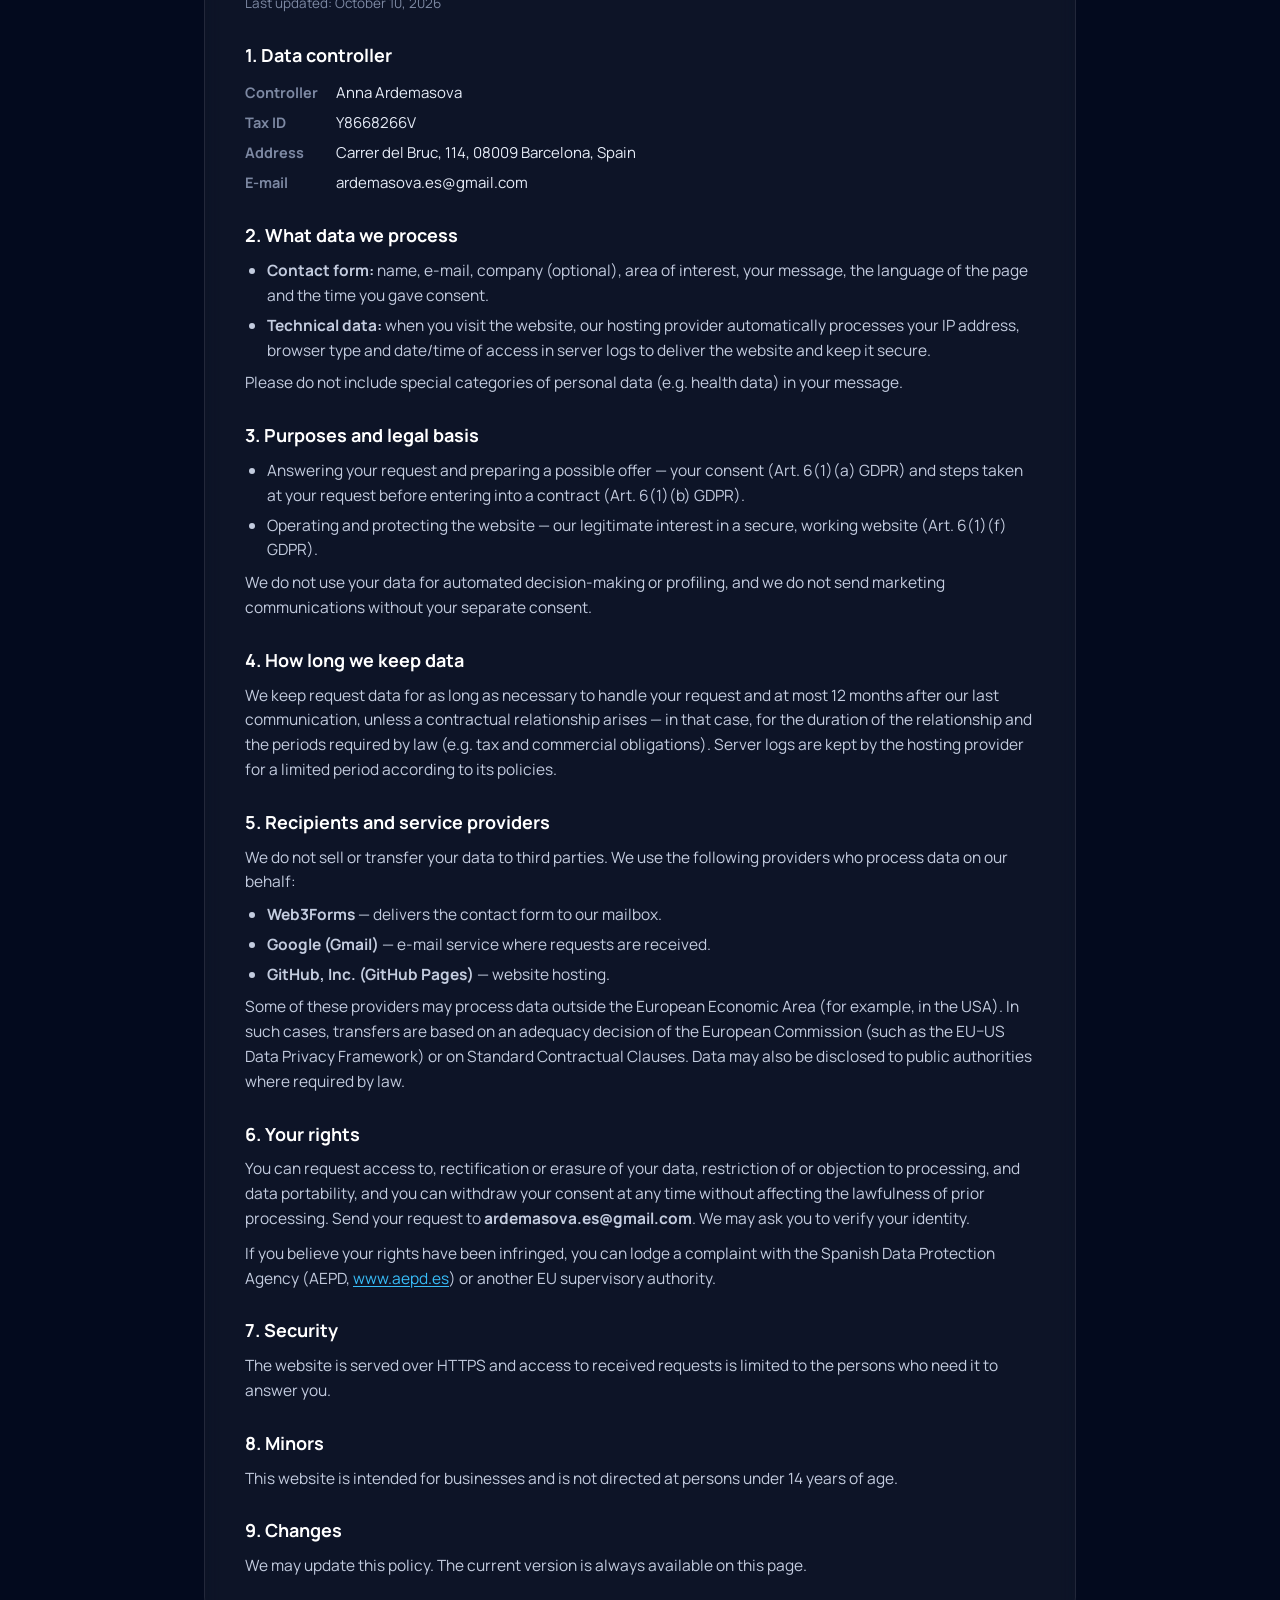
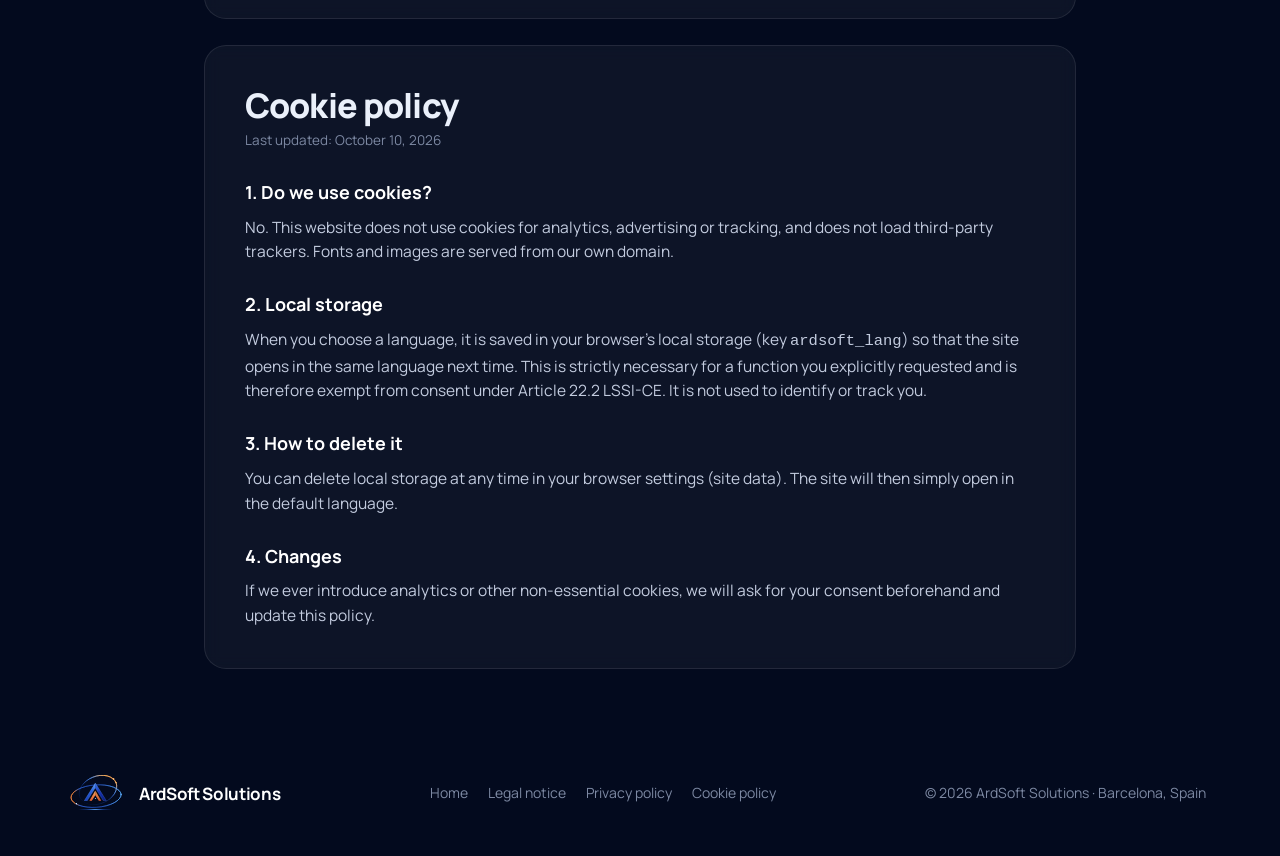
==== commit 41efb68d: "Add portfolio page" ====
--- a/legal.html
+++ b/legal.html
@@ -16,7 +16,7 @@
 <link rel="icon" type="image/png" sizes="64x64" href="favicon-64.png?v=6">
 <link rel="apple-touch-icon" href="logo-512.png?v=6">
 <link rel="preload" href="fonts/manrope-latin-wght-normal.woff2" as="font" type="font/woff2" crossorigin>
-<link rel="stylesheet" href="style.css?v=6">
+<link rel="stylesheet" href="style.css?v=7">
 </head>
 <body>
 <div class="aurora" aria-hidden="true"><i></i><i></i><i></i><i></i><canvas id="web"></canvas></div>
@@ -64,6 +64,7 @@
       <a href="index.html#services" data-i18n="nav_services">Services</a>
       <a href="index.html#why" data-i18n="nav_why">Why us</a>
       <a href="index.html#process" data-i18n="nav_process">Process</a>
+      <a href="/portfolio" data-i18n="nav_portfolio">Portfolio</a>
       <a href="index.html#contact" data-i18n="nav_contact">Contact</a>
     </nav>
     <div class="langs" id="langs" role="group" aria-label="Language">
@@ -105,10 +106,10 @@
   </div>
 </footer>
 
-<script src="i18n.js?v=6"></script>
+<script src="i18n.js?v=7"></script>
 <script src="legal.js?v=6"></script>
-<script src="app.js?v=6"></script>
-<script src="web.js?v=6"></script>
+<script src="app.js?v=7"></script>
+<script src="web.js?v=7"></script>
 <script>
 (function(){
   const esc = s => String(s).replace(/[&<>"]/g, c => ({"&":"&amp;","<":"&lt;",">":"&gt;",'"':"&quot;"}[c]));
--- a/style.css
+++ b/style.css
@@ -222,6 +222,14 @@
   .stats{grid-template-columns:repeat(2,1fr)}
   .panel{position:relative;top:0}
 }
+@media (max-width:1100px) and (min-width:881px){
+  .nav{gap:16px}
+  .menu{gap:18px}
+}
+@media (max-width:980px) and (min-width:881px){
+  .menu{gap:13px;font-size:14px}
+  .nav .btn{padding:10px 14px;font-size:13.5px}
+}
 @media (max-width:880px){
   .menu,.nav>.btn{display:none}
   .burger{display:block}
@@ -249,3 +257,26 @@
   .stat strong{font-size:28px}
   .doc dl{grid-template-columns:1fr}
 }
+
+/* ---------- Portfolio teaser (home) ---------- */
+.work-grid{display:grid;grid-template-columns:.9fr 1.1fr;gap:48px;align-items:center}
+.work .sec-head{margin-bottom:0}
+.work-list{margin-top:14px;font-size:14px!important;font-weight:700;letter-spacing:.02em;color:var(--dim)!important}
+.work-cta{margin-top:28px}
+.work-cta svg{transition:transform .3s}
+.work-cta:hover svg{transform:translateX(4px)}
+.work-gallery{position:relative;height:540px;perspective:1400px;overflow:hidden;border-radius:var(--radius);-webkit-mask:linear-gradient(180deg,transparent,#000 16%,#000 84%,transparent);mask:linear-gradient(180deg,transparent,#000 16%,#000 84%,transparent)}
+.work-plane{position:absolute;inset:-18% -8%;display:grid;grid-template-columns:repeat(3,1fr);gap:18px;transform:rotateX(calc(20deg + var(--ry,0deg))) rotateY(calc(-12deg + var(--rx,0deg))) rotateZ(10deg);transform-style:preserve-3d;transition:transform .6s cubic-bezier(.2,.8,.2,1)}
+.work-col{overflow:visible}
+.work-col.c2{transform:translateZ(60px)}
+.work-track{display:flex;flex-direction:column;gap:18px;animation:workUp 46s linear infinite}
+.work-col.c2 .work-track{animation-name:workDown;animation-duration:54s}
+.work-col.c3 .work-track{animation-duration:50s}
+.work-track a{display:block;border-radius:14px;overflow:hidden;border:1px solid rgba(255,255,255,.12);box-shadow:0 24px 50px -24px rgba(0,0,0,.85);transition:transform .4s cubic-bezier(.2,.8,.2,1),filter .3s,border-color .3s;filter:brightness(.9)}
+.work-track img{display:block;width:100%;height:auto;aspect-ratio:16/10;object-fit:cover;object-position:top}
+.work-track a:hover{transform:scale(1.05) translateZ(20px);filter:brightness(1.06);border-color:rgba(255,138,61,.6)}
+.work-gallery:hover .work-track{animation-play-state:paused}
+@keyframes workUp{to{transform:translateY(calc(-50% - 9px))}}
+@keyframes workDown{from{transform:translateY(calc(-50% - 9px))}to{transform:translateY(0)}}
+@media (max-width:1040px){.work-grid{grid-template-columns:1fr}.work-gallery{height:420px}}
+@media (max-width:640px){.work-gallery{height:340px}.work-plane{gap:12px}.work-track{gap:12px}}
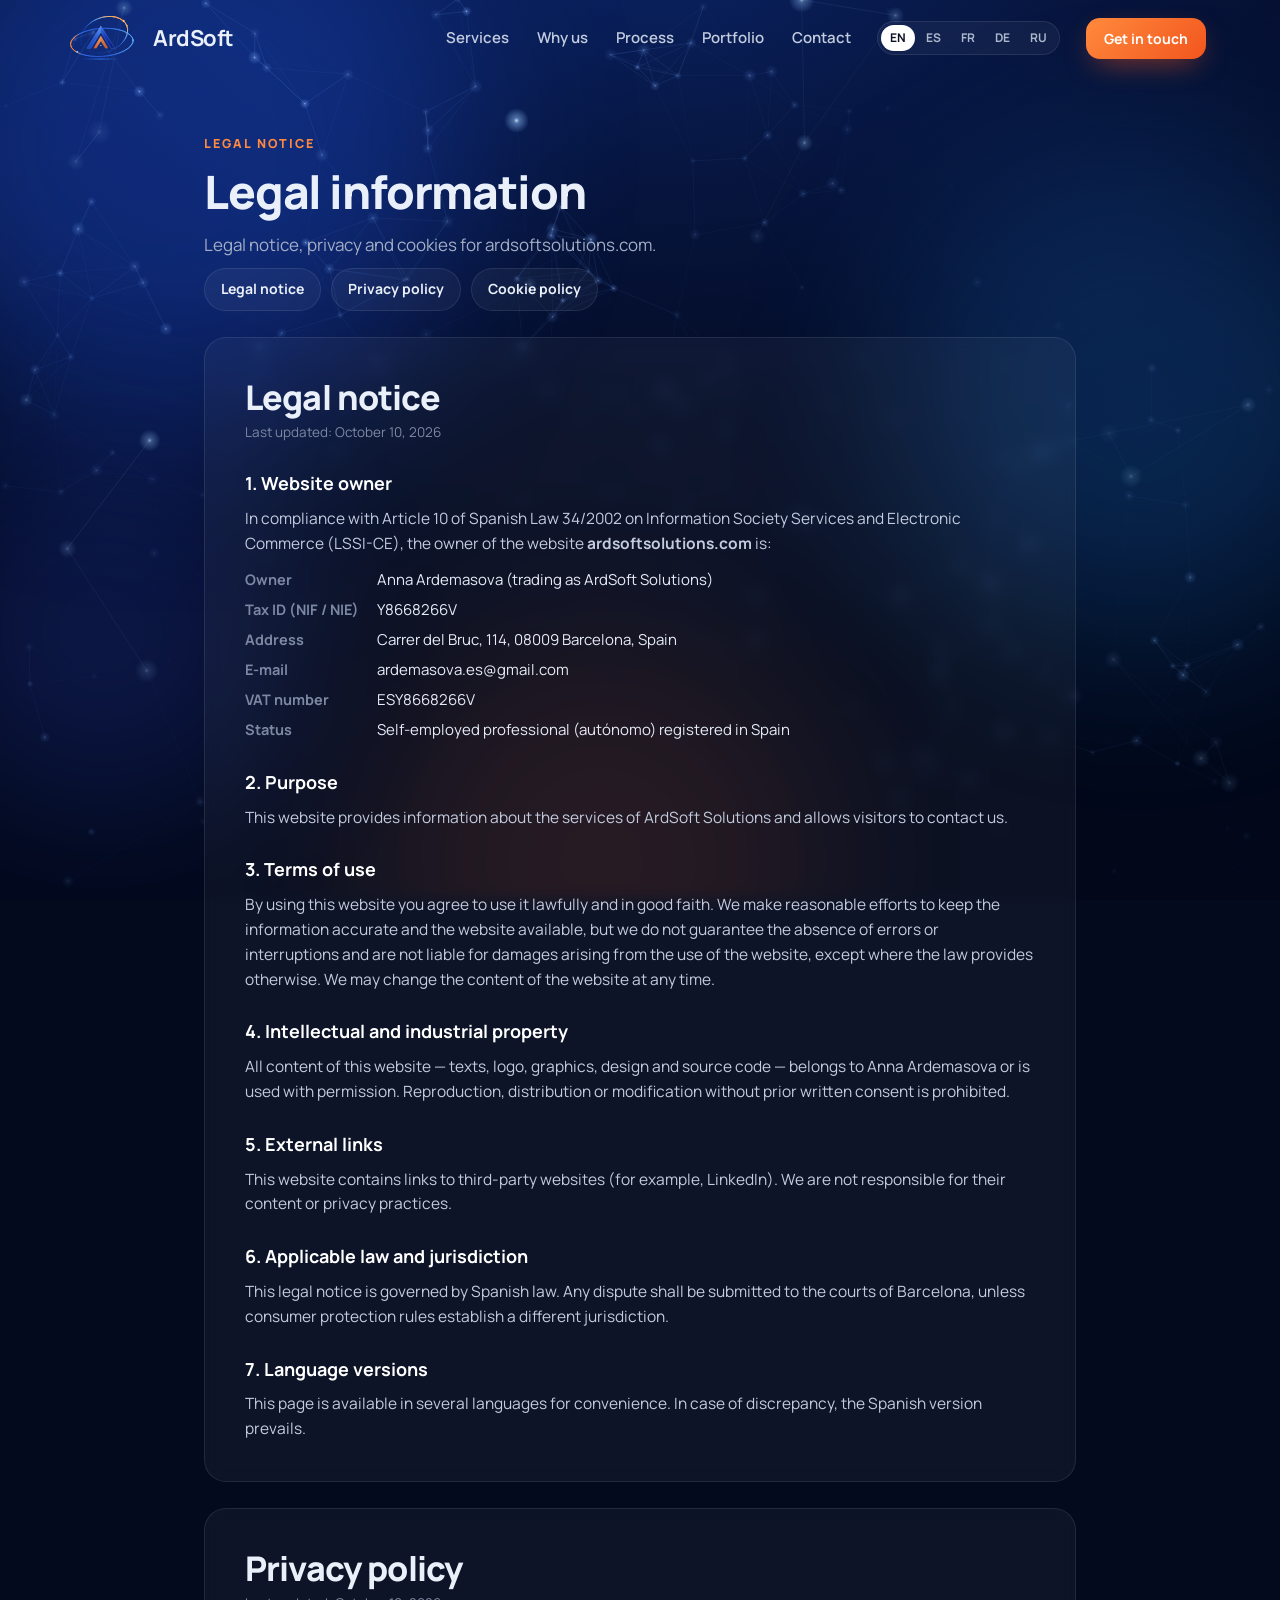
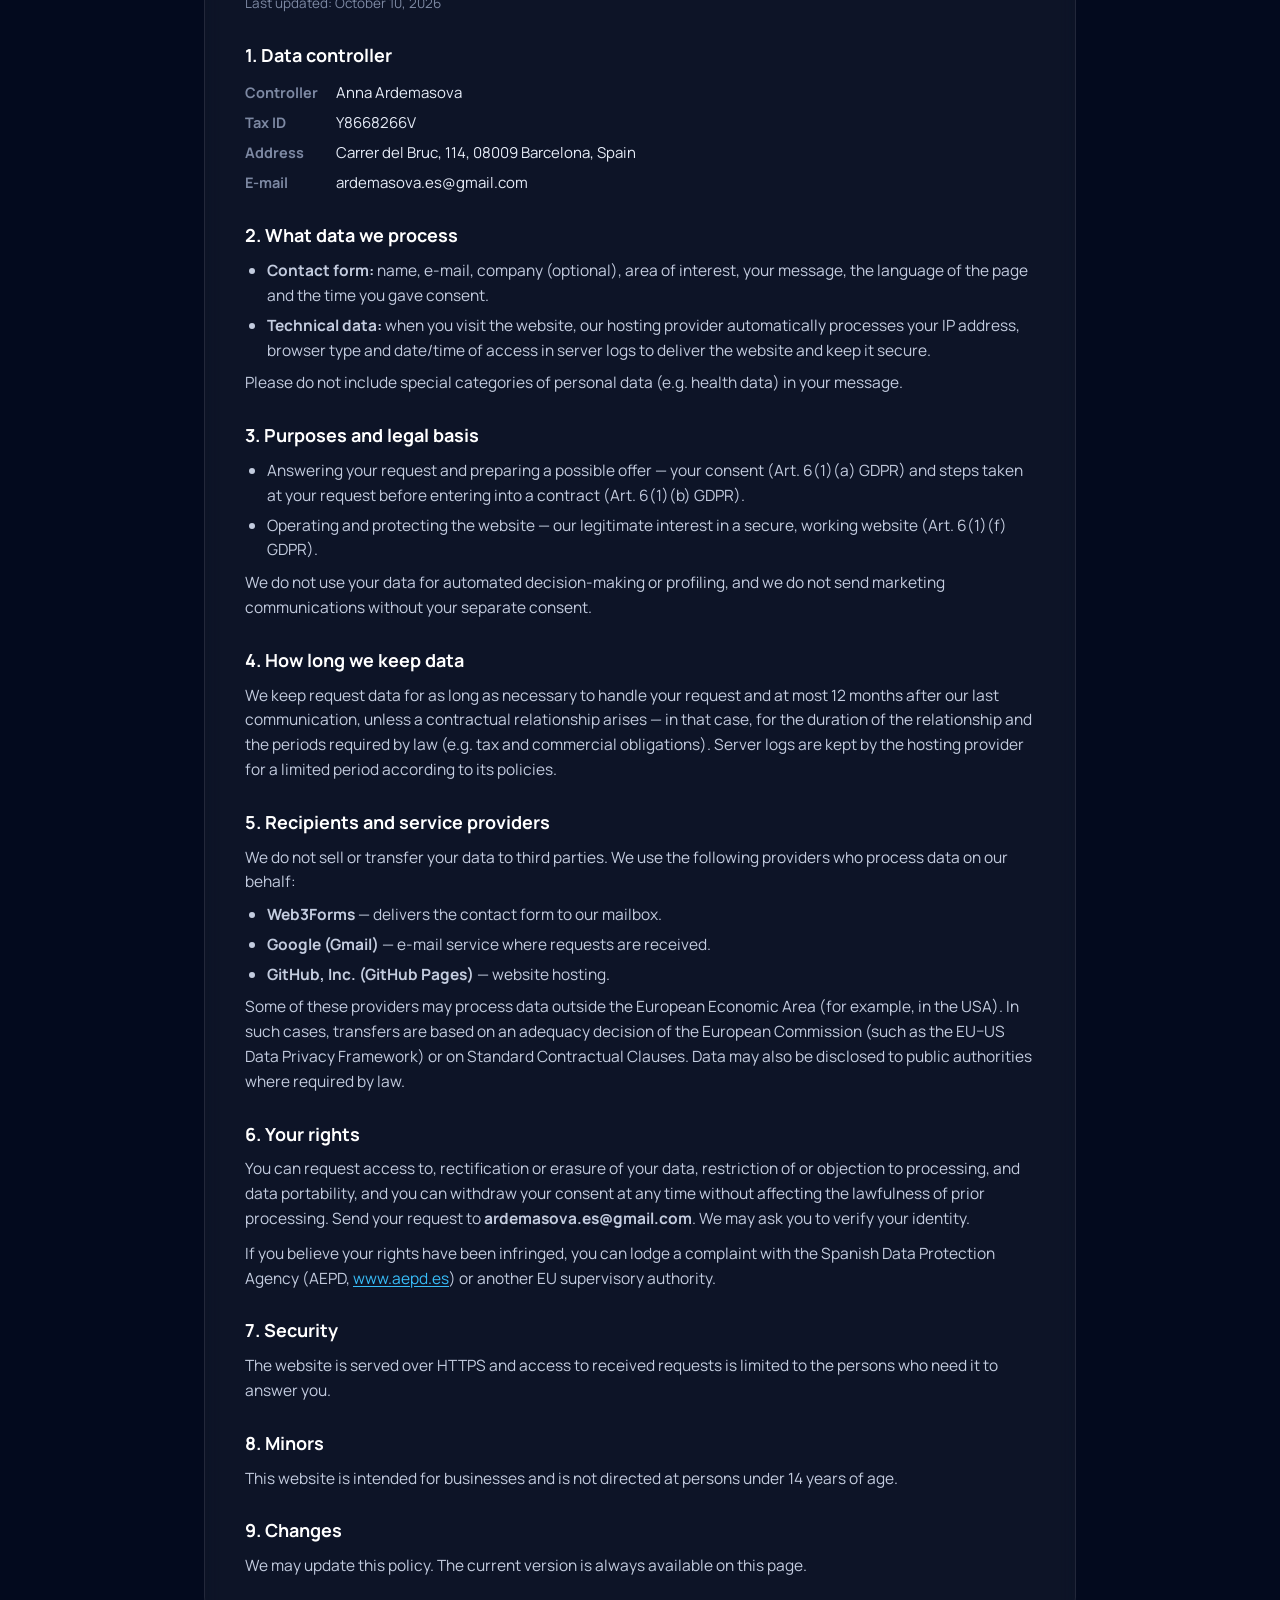
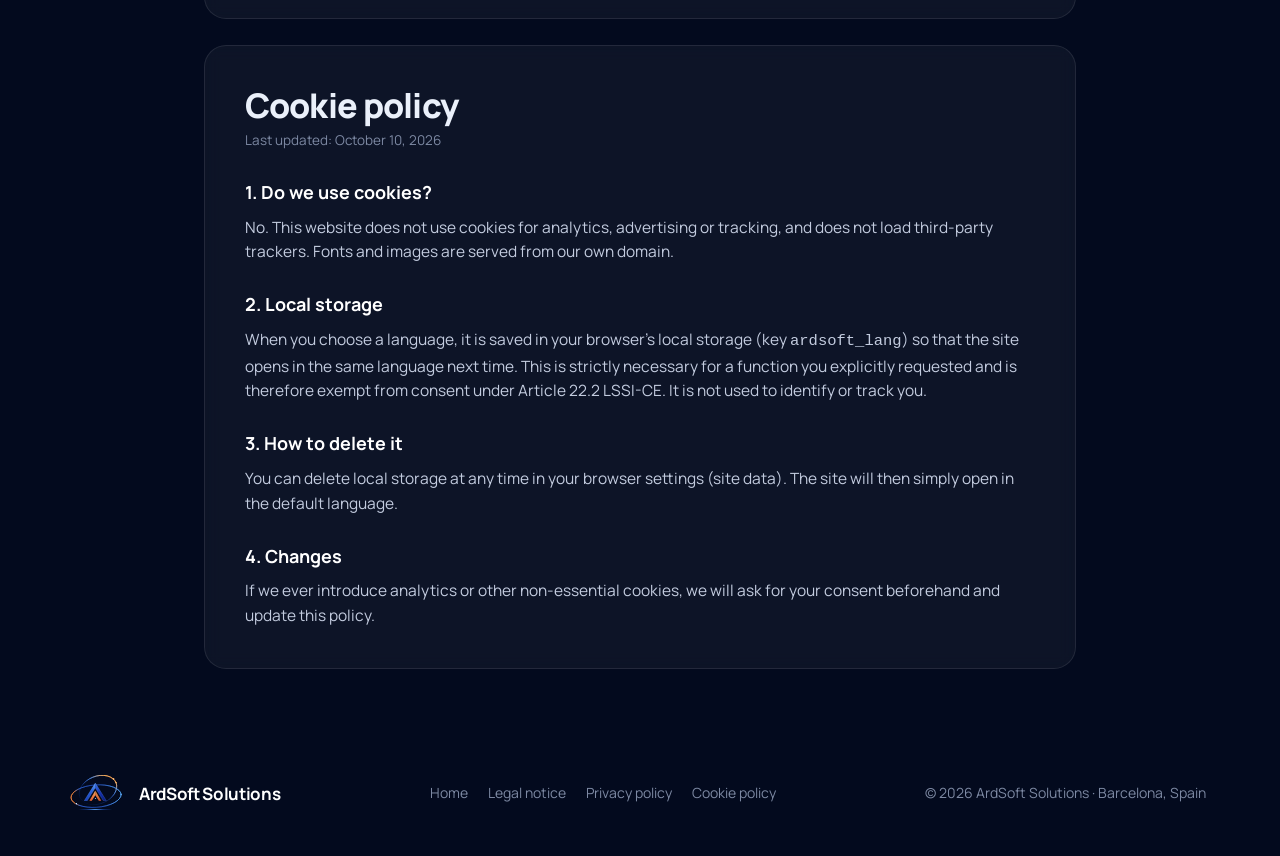
==== commit eef32b41: "Add files via upload" ====
--- a/legal.html
+++ b/legal.html
@@ -106,7 +106,7 @@
   </div>
 </footer>
 
-<script src="i18n.js?v=7"></script>
+<script src="i18n.js?v=8"></script>
 <script src="legal.js?v=6"></script>
 <script src="app.js?v=7"></script>
 <script src="web.js?v=7"></script>
